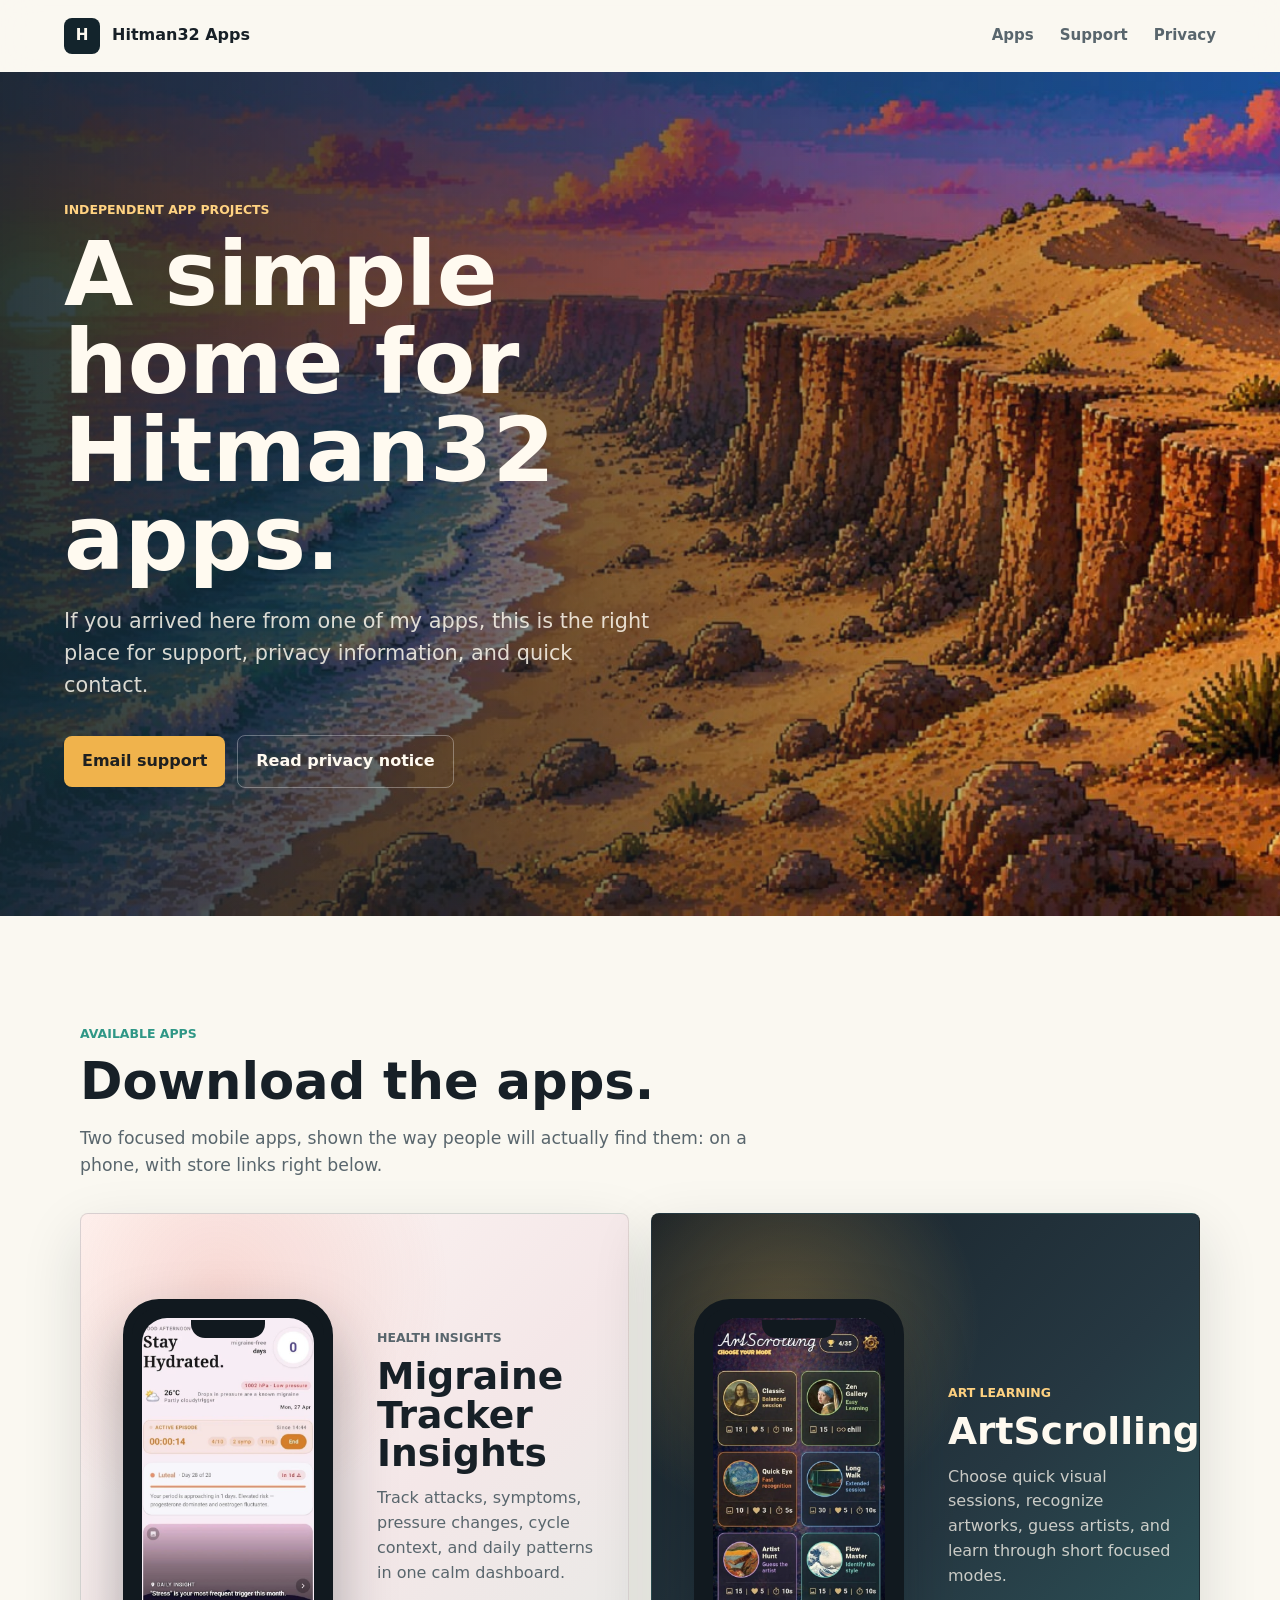
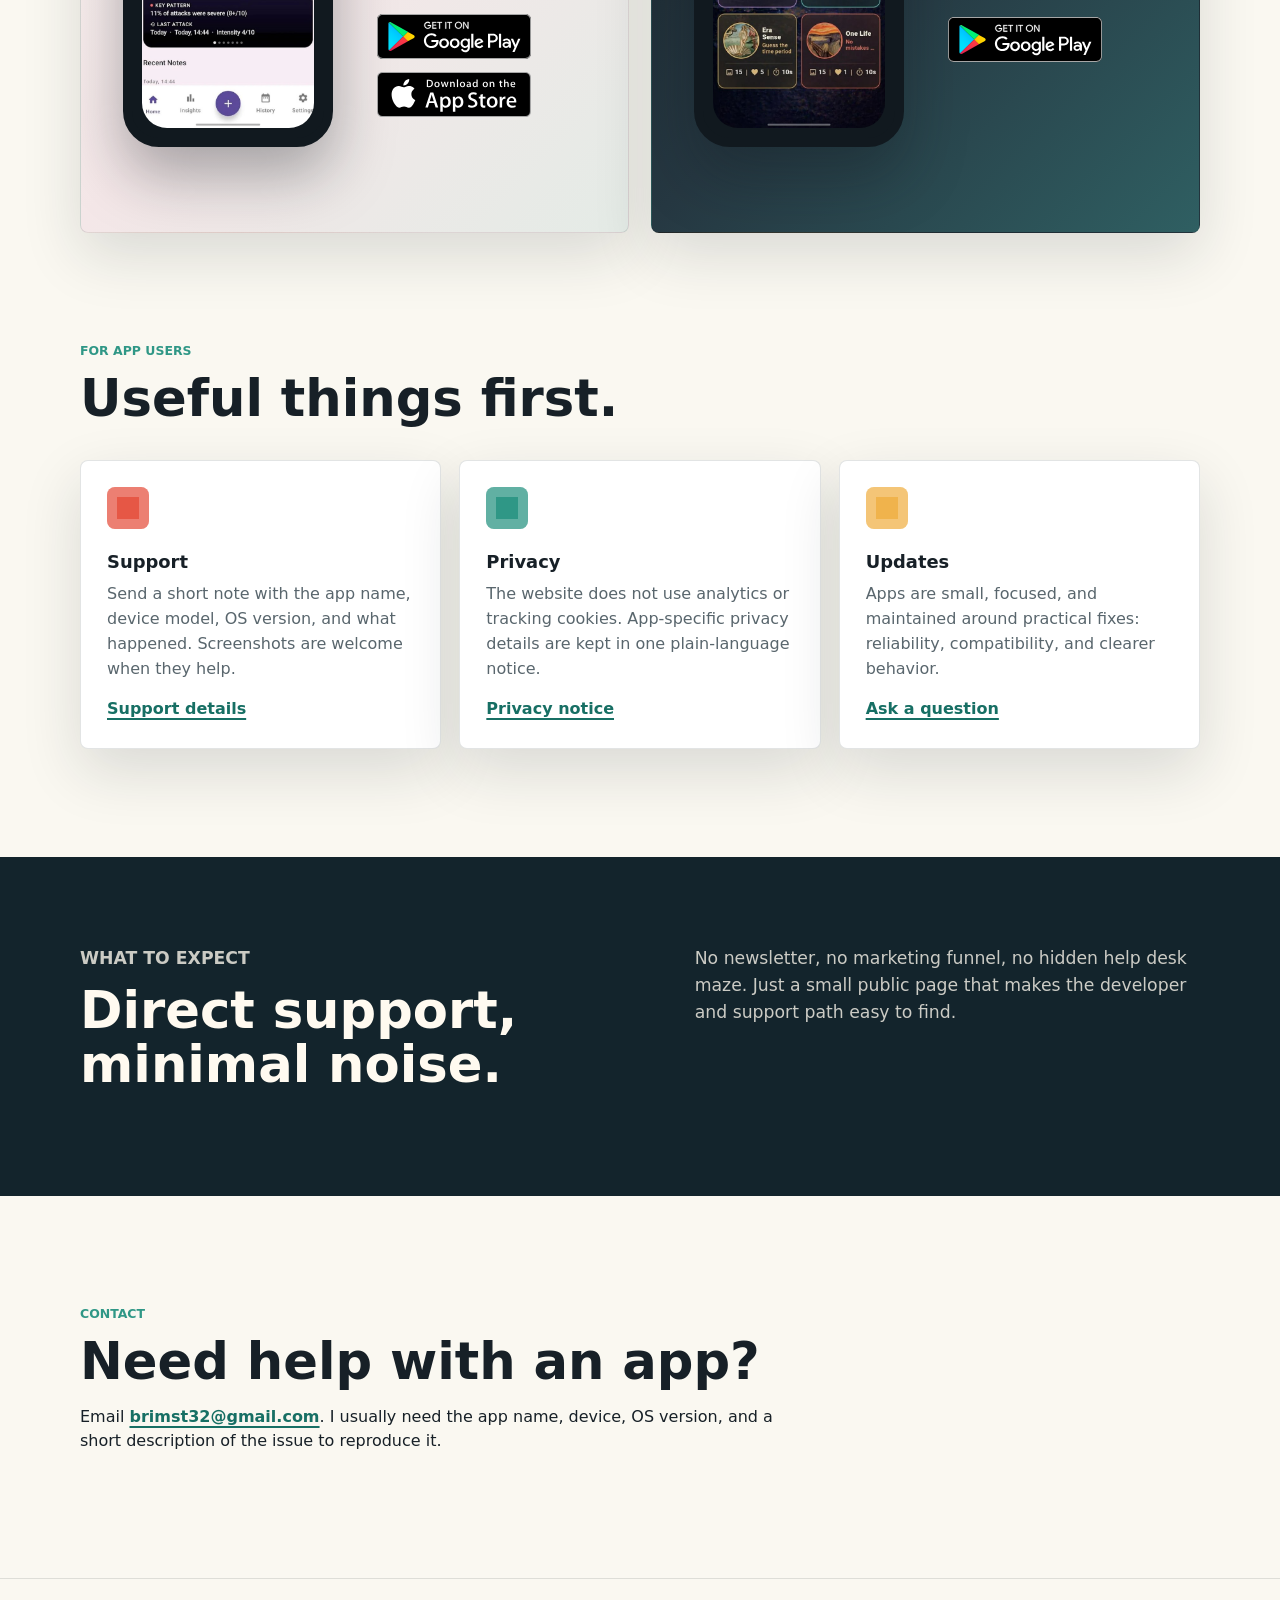
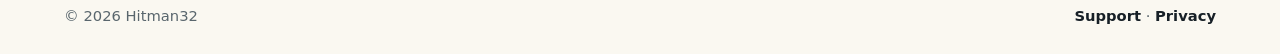
==== index.html @ ced7517d "Add app download banner" ====
<!doctype html>
<html lang="en">
  <head>
    <meta charset="utf-8">
    <meta name="viewport" content="width=device-width, initial-scale=1">
    <title>Hitman32 Apps</title>
    <meta
      name="description"
      content="Support, privacy notes, and contact information for apps published by Hitman32."
    >
    <meta property="og:title" content="Hitman32 Apps">
    <meta
      property="og:description"
      content="Support, privacy notes, and contact information for Hitman32 app users."
    >
    <meta property="og:type" content="website">
    <meta property="og:url" content="https://hitman32.github.io/">
    <meta property="og:image" content="https://hitman32.github.io/assets/coast-background.jpg">
    <meta name="twitter:card" content="summary_large_image">
    <link rel="stylesheet" href="styles.css">
  </head>
  <body>
    <header class="site-header">
      <a class="brand" href="index.html" aria-label="Hitman32 Apps home">
        <span class="brand-mark" aria-hidden="true">H</span>
        <span>Hitman32 Apps</span>
      </a>
      <nav class="site-nav" aria-label="Primary navigation">
        <a href="#apps">Apps</a>
        <a href="support.html">Support</a>
        <a href="privacy.html">Privacy</a>
      </nav>
    </header>

    <main>
      <section class="hero" aria-labelledby="hero-title">
        <div class="hero-content">
          <p class="eyebrow">Independent app projects</p>
          <h1 id="hero-title">A simple home for Hitman32 apps.</h1>
          <p class="hero-copy">
            If you arrived here from one of my apps, this is the right place for
            support, privacy information, and quick contact.
          </p>
          <div class="hero-actions" aria-label="Primary actions">
            <a class="button button-primary" href="mailto:brimst32@gmail.com">Email support</a>
            <a class="button button-secondary" href="privacy.html">Read privacy notice</a>
          </div>
        </div>
      </section>

      <section id="apps" class="section">
        <div class="section-heading">
          <p class="eyebrow">Available apps</p>
          <h2>Download the apps.</h2>
          <p>
            Two focused mobile apps, shown the way people will actually find them:
            on a phone, with store links right below.
          </p>
        </div>
        <div class="app-showcase" aria-label="App download banners">
          <article class="app-card app-card-health">
            <div class="phone-frame" aria-label="Migraine Tracker Insights app screenshot">
              <img
                src="assets/migraine-tracker-screen.jpg"
                alt="Migraine Tracker Insights app home screen"
              >
            </div>
            <div class="app-copy">
              <p class="app-kicker">Health insights</p>
              <h3>Migraine Tracker Insights</h3>
              <p>
                Track attacks, symptoms, pressure changes, cycle context, and
                daily patterns in one calm dashboard.
              </p>
              <div class="store-badges" aria-label="Download Migraine Tracker Insights">
                <a
                  href="https://play.google.com/store/apps/details?id=com.migrainetracker.insights"
                  target="_blank"
                  rel="noopener noreferrer"
                >
                  <img src="assets/google-play-badge.svg" alt="Get it on Google Play">
                </a>
                <a
                  href="https://apps.apple.com/us/app/migraine-tracker-insights/id6765503423"
                  target="_blank"
                  rel="noopener noreferrer"
                >
                  <img src="assets/app-store-badge.svg" alt="Download on the App Store">
                </a>
              </div>
            </div>
          </article>

          <article class="app-card app-card-art">
            <div class="phone-frame" aria-label="ArtScrolling app screenshot">
              <img src="assets/artscrolling-screen.jpg" alt="ArtScrolling mode selection screen">
            </div>
            <div class="app-copy">
              <p class="app-kicker">Art learning</p>
              <h3>ArtScrolling</h3>
              <p>
                Choose quick visual sessions, recognize artworks, guess artists,
                and learn through short focused modes.
              </p>
              <div class="store-badges" aria-label="Download ArtScrolling">
                <a
                  href="https://play.google.com/store/apps/details?id=com.artscrolling"
                  target="_blank"
                  rel="noopener noreferrer"
                >
                  <img src="assets/google-play-badge.svg" alt="Get it on Google Play">
                </a>
              </div>
            </div>
          </article>
        </div>
      </section>

      <section class="section support-overview">
        <div class="section-heading">
          <p class="eyebrow">For app users</p>
          <h2>Useful things first.</h2>
        </div>
        <div class="card-grid">
          <article class="info-card">
            <span class="card-icon support-icon" aria-hidden="true"></span>
            <h3>Support</h3>
            <p>
              Send a short note with the app name, device model, OS version, and
              what happened. Screenshots are welcome when they help.
            </p>
            <a href="support.html">Support details</a>
          </article>
          <article class="info-card">
            <span class="card-icon privacy-icon" aria-hidden="true"></span>
            <h3>Privacy</h3>
            <p>
              The website does not use analytics or tracking cookies. App-specific
              privacy details are kept in one plain-language notice.
            </p>
            <a href="privacy.html">Privacy notice</a>
          </article>
          <article class="info-card">
            <span class="card-icon updates-icon" aria-hidden="true"></span>
            <h3>Updates</h3>
            <p>
              Apps are small, focused, and maintained around practical fixes:
              reliability, compatibility, and clearer behavior.
            </p>
            <a href="mailto:brimst32@gmail.com">Ask a question</a>
          </article>
        </div>
      </section>

      <section class="band">
        <div class="band-content">
          <div>
            <p class="eyebrow">What to expect</p>
            <h2>Direct support, minimal noise.</h2>
          </div>
          <p>
            No newsletter, no marketing funnel, no hidden help desk maze. Just a
            small public page that makes the developer and support path easy to find.
          </p>
        </div>
      </section>

      <section class="section contact-section" aria-labelledby="contact-title">
        <div>
          <p class="eyebrow">Contact</p>
          <h2 id="contact-title">Need help with an app?</h2>
          <p>
            Email <a href="mailto:brimst32@gmail.com">brimst32@gmail.com</a>.
            I usually need the app name, device, OS version, and a short description
            of the issue to reproduce it.
          </p>
        </div>
      </section>
    </main>

    <footer class="site-footer">
      <span>© 2026 Hitman32</span>
      <span><a href="support.html">Support</a> · <a href="privacy.html">Privacy</a></span>
    </footer>
  </body>
</html>
---- styles.css ----
:root {
  color-scheme: light;
  --ink: #172027;
  --muted: #59666d;
  --paper: #faf8f1;
  --surface: #ffffff;
  --line: rgba(23, 32, 39, 0.12);
  --teal: #2f9786;
  --coral: #e65745;
  --amber: #f0b34c;
  --deep: #13242c;
  --shadow: 0 22px 60px rgba(23, 32, 39, 0.14);
}

* {
  box-sizing: border-box;
}

html {
  scroll-behavior: smooth;
}

body {
  margin: 0;
  background: var(--paper);
  color: var(--ink);
  font-family:
    Inter, ui-sans-serif, system-ui, -apple-system, BlinkMacSystemFont, "Segoe UI",
    sans-serif;
  line-height: 1.55;
}

a {
  color: inherit;
}

.site-header {
  position: sticky;
  top: 0;
  z-index: 10;
  display: flex;
  align-items: center;
  justify-content: space-between;
  min-height: 72px;
  padding: 14px clamp(20px, 5vw, 72px);
  border-bottom: 1px solid rgba(255, 255, 255, 0.18);
  background: rgba(250, 248, 241, 0.88);
  backdrop-filter: blur(18px);
}

.brand,
.site-nav,
.hero-actions,
.site-footer {
  display: flex;
  align-items: center;
}

.brand {
  gap: 12px;
  font-weight: 800;
  text-decoration: none;
}

.brand-mark {
  display: grid;
  width: 36px;
  height: 36px;
  place-items: center;
  border-radius: 8px;
  background: var(--deep);
  color: #fffaf0;
  font-size: 0.95rem;
  line-height: 1;
}

.site-nav {
  gap: clamp(12px, 3vw, 26px);
  font-size: 0.94rem;
}

.site-nav a {
  color: var(--muted);
  font-weight: 700;
  text-decoration: none;
}

.site-nav a:hover,
.site-nav a[aria-current="page"] {
  color: var(--ink);
}

.hero {
  display: grid;
  min-height: min(720px, calc(100svh - 110px));
  align-items: center;
  padding: clamp(72px, 10vw, 132px) clamp(20px, 5vw, 72px);
  background:
    linear-gradient(90deg, rgba(19, 36, 44, 0.9), rgba(19, 36, 44, 0.55) 46%, rgba(19, 36, 44, 0.08)),
    url("assets/coast-background.jpg") center / cover no-repeat;
  color: #fffaf0;
}

.hero-content {
  max-width: 700px;
}

.eyebrow {
  margin: 0 0 12px;
  color: var(--teal);
  font-size: 0.78rem;
  font-weight: 900;
  letter-spacing: 0;
  text-transform: uppercase;
}

.hero .eyebrow {
  color: #ffd281;
}

h1,
h2,
h3,
p {
  margin-top: 0;
}

h1 {
  max-width: 760px;
  margin-bottom: 22px;
  font-size: clamp(2.55rem, 7vw, 5.8rem);
  line-height: 0.98;
  letter-spacing: 0;
}

h2 {
  margin-bottom: 16px;
  font-size: clamp(2rem, 4vw, 3.3rem);
  line-height: 1.05;
  letter-spacing: 0;
}

h3 {
  margin-bottom: 10px;
  font-size: 1.12rem;
  line-height: 1.2;
}

.hero-copy {
  max-width: 590px;
  color: rgba(255, 250, 240, 0.84);
  font-size: clamp(1.05rem, 2vw, 1.3rem);
}

.hero-actions {
  flex-wrap: wrap;
  gap: 12px;
  margin-top: 34px;
}

.button {
  min-height: 48px;
  padding: 13px 18px;
  border-radius: 8px;
  font-weight: 850;
  text-decoration: none;
}

.button-primary {
  background: var(--amber);
  color: #1f2020;
}

.button-secondary {
  border: 1px solid rgba(255, 255, 255, 0.32);
  color: #fffaf0;
}

.section,
.page-shell {
  width: min(1120px, calc(100% - 40px));
  margin: 0 auto;
}

.section {
  padding: clamp(62px, 9vw, 108px) 0;
}

.section-heading {
  max-width: 700px;
  margin-bottom: 34px;
}

.section-heading p:not(.eyebrow) {
  color: var(--muted);
  font-size: 1.08rem;
}

.app-showcase {
  display: grid;
  grid-template-columns: repeat(2, minmax(0, 1fr));
  gap: 22px;
}

.app-card {
  display: grid;
  min-height: 620px;
  grid-template-columns: minmax(210px, 0.74fr) minmax(230px, 1fr);
  align-items: center;
  gap: clamp(24px, 4vw, 44px);
  overflow: hidden;
  padding: clamp(24px, 4vw, 42px);
  border: 1px solid var(--line);
  border-radius: 8px;
  background:
    radial-gradient(circle at 20% 16%, rgba(255, 250, 240, 0.68), transparent 32%),
    linear-gradient(135deg, rgba(255, 255, 255, 0.92), rgba(243, 236, 225, 0.86));
  box-shadow: var(--shadow);
}

.app-card-art {
  background:
    radial-gradient(circle at 24% 18%, rgba(240, 179, 76, 0.3), transparent 30%),
    linear-gradient(135deg, #172027, #263842 52%, #2f5f62);
  color: #fffaf0;
}

.app-card-health {
  background:
    radial-gradient(circle at 25% 12%, rgba(230, 87, 69, 0.17), transparent 34%),
    linear-gradient(135deg, #fff8f5, #f4e7e8 52%, #e4ebe6);
}

.phone-frame {
  position: relative;
  width: min(100%, 248px);
  aspect-ratio: 9 / 19.2;
  justify-self: center;
  padding: 10px;
  border: 9px solid #11191f;
  border-radius: 36px;
  background: #11191f;
  box-shadow: 0 28px 60px rgba(17, 25, 31, 0.34);
}

.phone-frame::before {
  position: absolute;
  top: 12px;
  left: 50%;
  width: 74px;
  height: 18px;
  border-radius: 0 0 14px 14px;
  background: #11191f;
  content: "";
  transform: translateX(-50%);
  z-index: 2;
}

.phone-frame img {
  display: block;
  width: 100%;
  height: 100%;
  border-radius: 25px;
  object-fit: cover;
  object-position: top center;
}

.app-copy {
  min-width: 0;
}

.app-kicker {
  margin-bottom: 10px;
  color: var(--teal);
  font-size: 0.78rem;
  font-weight: 900;
  letter-spacing: 0;
  text-transform: uppercase;
}

.app-card-art .app-kicker {
  color: #ffd281;
}

.app-card h3 {
  max-width: 340px;
  margin-bottom: 14px;
  font-size: clamp(1.55rem, 3vw, 2.35rem);
  line-height: 1.02;
}

.app-card p {
  color: var(--muted);
}

.app-card-art p {
  color: rgba(255, 250, 240, 0.76);
}

.store-badges {
  display: flex;
  flex-wrap: wrap;
  gap: 12px;
  margin-top: 28px;
}

.store-badges a {
  display: block;
  width: 154px;
  height: 46px;
  border-radius: 8px;
  transition: transform 160ms ease;
}

.store-badges a:hover {
  transform: translateY(-2px);
}

.store-badges img {
  display: block;
  width: 100%;
  height: 100%;
  object-fit: contain;
}

.support-overview {
  padding-top: 0;
}

.card-grid {
  display: grid;
  grid-template-columns: repeat(3, minmax(0, 1fr));
  gap: 18px;
}

.info-card {
  min-height: 100%;
  padding: 26px;
  border: 1px solid var(--line);
  border-radius: 8px;
  background: var(--surface);
  box-shadow: var(--shadow);
}

.info-card p {
  color: var(--muted);
}

.info-card a,
.content-panel a,
.contact-section a {
  color: #176f64;
  font-weight: 800;
  text-decoration-thickness: 2px;
  text-underline-offset: 4px;
}

.card-icon {
  display: block;
  width: 42px;
  height: 42px;
  margin-bottom: 22px;
  border-radius: 8px;
  background: var(--teal);
  box-shadow: inset 0 0 0 10px rgba(255, 255, 255, 0.24);
}

.support-icon {
  background: var(--coral);
}

.privacy-icon {
  background: var(--teal);
}

.updates-icon {
  background: var(--amber);
}

.band {
  background: var(--deep);
  color: #fffaf0;
}

.band-content {
  display: grid;
  width: min(1120px, calc(100% - 40px));
  margin: 0 auto;
  grid-template-columns: minmax(0, 0.85fr) minmax(260px, 0.75fr);
  gap: 42px;
  padding: clamp(52px, 8vw, 88px) 0;
}

.band p {
  color: rgba(255, 250, 240, 0.78);
  font-size: 1.08rem;
}

.contact-section {
  display: grid;
  grid-template-columns: minmax(0, 720px);
}

.page-shell {
  padding: clamp(54px, 8vw, 92px) 0;
}

.page-hero {
  max-width: 820px;
  margin-bottom: 34px;
}

.page-hero h1 {
  color: var(--deep);
  font-size: clamp(2.4rem, 6vw, 5rem);
}

.page-hero p,
.content-panel p,
.plain-list {
  color: var(--muted);
  font-size: 1.05rem;
}

.content-panel {
  padding: 28px 0;
  border-top: 1px solid var(--line);
}

.content-panel h2 {
  font-size: clamp(1.5rem, 3vw, 2.2rem);
}

.plain-list {
  margin: 0;
  padding-left: 1.2rem;
}

.plain-list li + li {
  margin-top: 10px;
}

.muted {
  color: var(--muted);
}

.site-footer {
  justify-content: space-between;
  gap: 20px;
  padding: 26px clamp(20px, 5vw, 72px);
  border-top: 1px solid var(--line);
  color: var(--muted);
  font-size: 0.92rem;
}

.site-footer a {
  color: var(--ink);
  font-weight: 750;
  text-decoration: none;
}

@media (max-width: 1180px) {
  .app-showcase {
    grid-template-columns: 1fr;
  }

  .app-card {
    min-height: 0;
  }
}

@media (max-width: 820px) {
  .site-header,
  .site-footer {
    align-items: flex-start;
    flex-direction: column;
  }

  .site-nav {
    width: 100%;
    justify-content: space-between;
  }

  .hero {
    min-height: min(680px, calc(100svh - 138px));
    background:
      linear-gradient(180deg, rgba(19, 36, 44, 0.92), rgba(19, 36, 44, 0.5)),
      url("assets/coast-background.jpg") center / cover no-repeat;
  }

  .card-grid,
  .band-content {
    grid-template-columns: 1fr;
  }
}

@media (max-width: 520px) {
  .brand {
    font-size: 0.98rem;
  }

  .site-nav {
    gap: 10px;
    font-size: 0.88rem;
  }

  .hero {
    padding-top: 58px;
    padding-bottom: 70px;
  }

  .hero-actions {
    align-items: stretch;
    flex-direction: column;
  }

  .button {
    width: 100%;
    text-align: center;
  }

  .app-card {
    grid-template-columns: 1fr;
    padding: 22px;
  }

  .phone-frame {
    width: min(100%, 230px);
  }

  .store-badges a {
    width: 148px;
    height: 44px;
  }
}
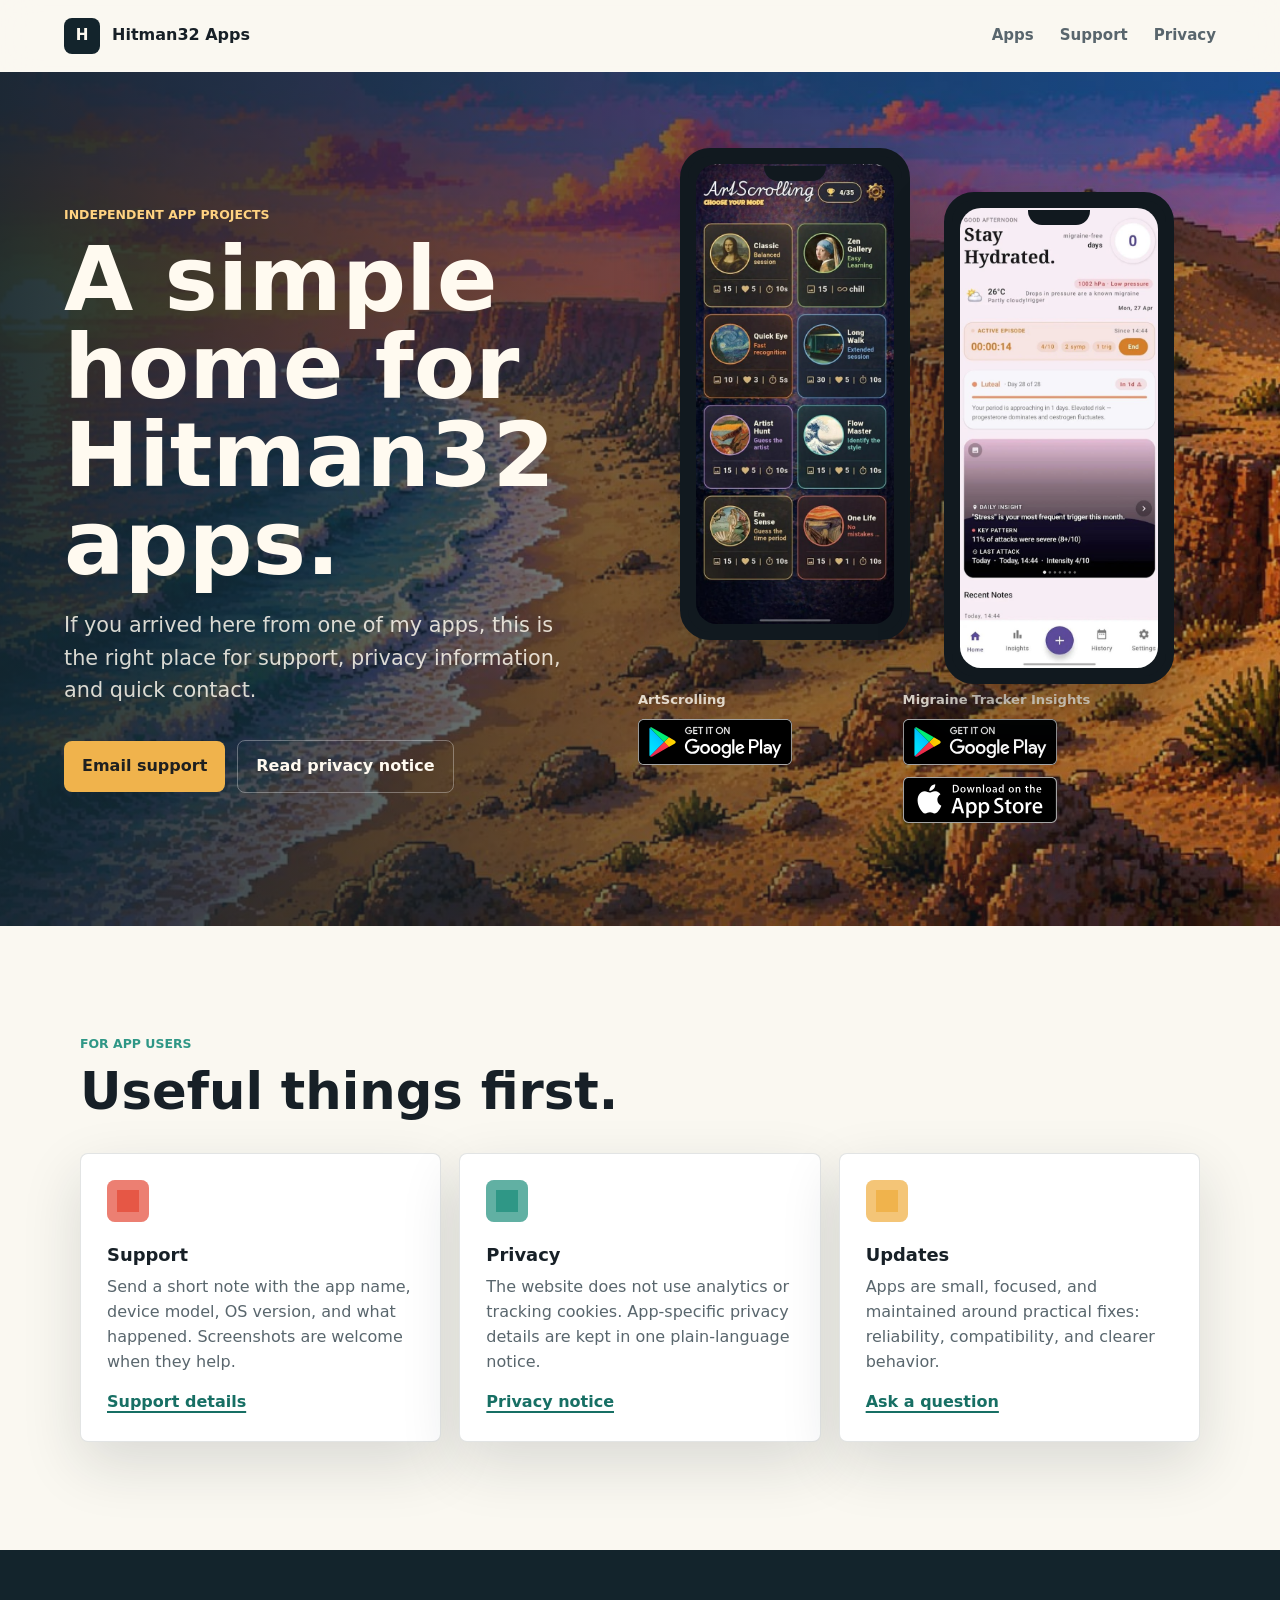
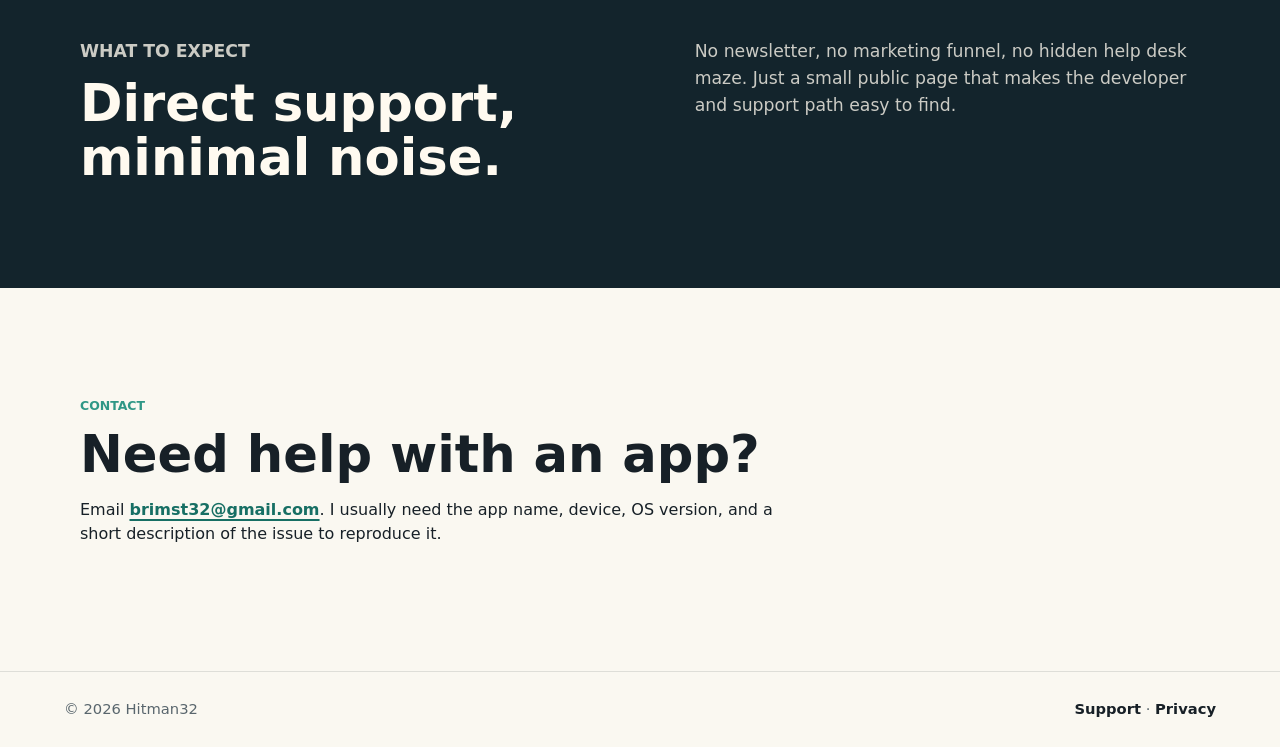
==== commit 5c8d6f83: "Move app mockups into hero" ====
--- a/index.html
+++ b/index.html
@@ -33,86 +33,69 @@
     </header>
 
     <main>
-      <section class="hero" aria-labelledby="hero-title">
-        <div class="hero-content">
-          <p class="eyebrow">Independent app projects</p>
-          <h1 id="hero-title">A simple home for Hitman32 apps.</h1>
-          <p class="hero-copy">
-            If you arrived here from one of my apps, this is the right place for
-            support, privacy information, and quick contact.
-          </p>
-          <div class="hero-actions" aria-label="Primary actions">
-            <a class="button button-primary" href="mailto:brimst32@gmail.com">Email support</a>
-            <a class="button button-secondary" href="privacy.html">Read privacy notice</a>
+      <section id="apps" class="hero" aria-labelledby="hero-title">
+        <div class="hero-inner">
+          <div class="hero-content">
+            <p class="eyebrow">Independent app projects</p>
+            <h1 id="hero-title">A simple home for Hitman32 apps.</h1>
+            <p class="hero-copy">
+              If you arrived here from one of my apps, this is the right place for
+              support, privacy information, and quick contact.
+            </p>
+            <div class="hero-actions" aria-label="Primary actions">
+              <a class="button button-primary" href="mailto:brimst32@gmail.com">Email support</a>
+              <a class="button button-secondary" href="privacy.html">Read privacy notice</a>
+            </div>
           </div>
-        </div>
-      </section>
 
-      <section id="apps" class="section">
-        <div class="section-heading">
-          <p class="eyebrow">Available apps</p>
-          <h2>Download the apps.</h2>
-          <p>
-            Two focused mobile apps, shown the way people will actually find them:
-            on a phone, with store links right below.
-          </p>
-        </div>
-        <div class="app-showcase" aria-label="App download banners">
-          <article class="app-card app-card-health">
-            <div class="phone-frame" aria-label="Migraine Tracker Insights app screenshot">
-              <img
-                src="assets/migraine-tracker-screen.jpg"
-                alt="Migraine Tracker Insights app home screen"
-              >
-            </div>
-            <div class="app-copy">
-              <p class="app-kicker">Health insights</p>
-              <h3>Migraine Tracker Insights</h3>
-              <p>
-                Track attacks, symptoms, pressure changes, cycle context, and
-                daily patterns in one calm dashboard.
-              </p>
-              <div class="store-badges" aria-label="Download Migraine Tracker Insights">
-                <a
-                  href="https://play.google.com/store/apps/details?id=com.migrainetracker.insights"
-                  target="_blank"
-                  rel="noopener noreferrer"
+          <div class="hero-apps" aria-label="Hitman32 apps">
+            <div class="hero-phone-row">
+              <div class="phone-frame hero-phone hero-phone-art" aria-label="ArtScrolling app screenshot">
+                <img src="assets/artscrolling-screen.jpg" alt="ArtScrolling mode selection screen">
+              </div>
+              <div class="phone-frame hero-phone hero-phone-health" aria-label="Migraine Tracker Insights app screenshot">
+                <img
+                  src="assets/migraine-tracker-screen.jpg"
+                  alt="Migraine Tracker Insights app home screen"
                 >
-                  <img src="assets/google-play-badge.svg" alt="Get it on Google Play">
-                </a>
-                <a
-                  href="https://apps.apple.com/us/app/migraine-tracker-insights/id6765503423"
-                  target="_blank"
-                  rel="noopener noreferrer"
-                >
-                  <img src="assets/app-store-badge.svg" alt="Download on the App Store">
-                </a>
               </div>
             </div>
-          </article>
 
-          <article class="app-card app-card-art">
-            <div class="phone-frame" aria-label="ArtScrolling app screenshot">
-              <img src="assets/artscrolling-screen.jpg" alt="ArtScrolling mode selection screen">
-            </div>
-            <div class="app-copy">
-              <p class="app-kicker">Art learning</p>
-              <h3>ArtScrolling</h3>
-              <p>
-                Choose quick visual sessions, recognize artworks, guess artists,
-                and learn through short focused modes.
-              </p>
-              <div class="store-badges" aria-label="Download ArtScrolling">
-                <a
-                  href="https://play.google.com/store/apps/details?id=com.artscrolling"
-                  target="_blank"
-                  rel="noopener noreferrer"
-                >
-                  <img src="assets/google-play-badge.svg" alt="Get it on Google Play">
-                </a>
+            <div class="hero-downloads" aria-label="Download app links">
+              <div class="download-set">
+                <span>ArtScrolling</span>
+                <div class="store-badges compact-badges">
+                  <a
+                    href="https://play.google.com/store/apps/details?id=com.artscrolling"
+                    target="_blank"
+                    rel="noopener noreferrer"
+                  >
+                    <img src="assets/google-play-badge.svg" alt="Get ArtScrolling on Google Play">
+                  </a>
+                </div>
+              </div>
+
+              <div class="download-set">
+                <span>Migraine Tracker Insights</span>
+                <div class="store-badges compact-badges">
+                  <a
+                    href="https://play.google.com/store/apps/details?id=com.migrainetracker.insights"
+                    target="_blank"
+                    rel="noopener noreferrer"
+                  >
+                    <img src="assets/google-play-badge.svg" alt="Get Migraine Tracker Insights on Google Play">
+                  </a>
+                  <a
+                    href="https://apps.apple.com/us/app/migraine-tracker-insights/id6765503423"
+                    target="_blank"
+                    rel="noopener noreferrer"
+                  >
+                    <img src="assets/app-store-badge.svg" alt="Download Migraine Tracker Insights on the App Store">
+                  </a>
+                </div>
               </div>
             </div>
-          </article>
+          </div>
         </div>
       </section>
 
--- a/styles.css
+++ b/styles.css
@@ -94,15 +94,39 @@
   display: grid;
   min-height: min(720px, calc(100svh - 110px));
   align-items: center;
-  padding: clamp(72px, 10vw, 132px) clamp(20px, 5vw, 72px);
+  padding: clamp(58px, 8vw, 112px) clamp(20px, 5vw, 72px);
   background:
-    linear-gradient(90deg, rgba(19, 36, 44, 0.9), rgba(19, 36, 44, 0.55) 46%, rgba(19, 36, 44, 0.08)),
+    linear-gradient(90deg, rgba(19, 36, 44, 0.92), rgba(19, 36, 44, 0.58) 46%, rgba(19, 36, 44, 0.2)),
     url("assets/coast-background.jpg") center / cover no-repeat;
   color: #fffaf0;
 }
 
+.hero-inner {
+  display: grid;
+  width: min(1280px, 100%);
+  margin: 0 auto;
+  grid-template-columns: minmax(320px, 0.86fr) minmax(420px, 1fr);
+  align-items: center;
+  gap: clamp(34px, 6vw, 88px);
+}
+
 .hero-content {
   max-width: 700px;
+}
+
+.hero-apps {
+  display: grid;
+  justify-items: center;
+  min-width: 0;
+}
+
+.hero-phone-row {
+  display: flex;
+  align-items: flex-end;
+  justify-content: center;
+  width: min(100%, 620px);
+  min-height: 455px;
+  gap: clamp(16px, 3vw, 34px);
 }
 
 .eyebrow {
@@ -194,41 +218,6 @@
 .section-heading p:not(.eyebrow) {
   color: var(--muted);
   font-size: 1.08rem;
-}
-
-.app-showcase {
-  display: grid;
-  grid-template-columns: repeat(2, minmax(0, 1fr));
-  gap: 22px;
-}
-
-.app-card {
-  display: grid;
-  min-height: 620px;
-  grid-template-columns: minmax(210px, 0.74fr) minmax(230px, 1fr);
-  align-items: center;
-  gap: clamp(24px, 4vw, 44px);
-  overflow: hidden;
-  padding: clamp(24px, 4vw, 42px);
-  border: 1px solid var(--line);
-  border-radius: 8px;
-  background:
-    radial-gradient(circle at 20% 16%, rgba(255, 250, 240, 0.68), transparent 32%),
-    linear-gradient(135deg, rgba(255, 255, 255, 0.92), rgba(243, 236, 225, 0.86));
-  box-shadow: var(--shadow);
-}
-
-.app-card-art {
-  background:
-    radial-gradient(circle at 24% 18%, rgba(240, 179, 76, 0.3), transparent 30%),
-    linear-gradient(135deg, #172027, #263842 52%, #2f5f62);
-  color: #fffaf0;
-}
-
-.app-card-health {
-  background:
-    radial-gradient(circle at 25% 12%, rgba(230, 87, 69, 0.17), transparent 34%),
-    linear-gradient(135deg, #fff8f5, #f4e7e8 52%, #e4ebe6);
 }
 
 .phone-frame {
@@ -265,36 +254,49 @@
   object-position: top center;
 }
 
-.app-copy {
+.hero-phone {
+  width: clamp(178px, 18vw, 236px);
+  padding: 8px;
+  border-width: 8px;
+  border-radius: 30px;
+}
+
+.hero-phone::before {
+  top: 10px;
+  width: 62px;
+  height: 15px;
+}
+
+.hero-phone img {
+  border-radius: 21px;
+}
+
+.hero-phone-art {
+  transform: translateY(-26px);
+}
+
+.hero-phone-health {
+  transform: translateY(18px);
+}
+
+.hero-downloads {
+  display: grid;
+  width: min(100%, 640px);
+  grid-template-columns: minmax(150px, 0.8fr) minmax(240px, 1fr);
+  gap: 14px;
+  margin-top: 24px;
+}
+
+.download-set {
   min-width: 0;
 }
 
-.app-kicker {
-  margin-bottom: 10px;
-  color: var(--teal);
-  font-size: 0.78rem;
-  font-weight: 900;
-  letter-spacing: 0;
-  text-transform: uppercase;
-}
-
-.app-card-art .app-kicker {
-  color: #ffd281;
-}
-
-.app-card h3 {
-  max-width: 340px;
-  margin-bottom: 14px;
-  font-size: clamp(1.55rem, 3vw, 2.35rem);
-  line-height: 1.02;
-}
-
-.app-card p {
-  color: var(--muted);
-}
-
-.app-card-art p {
-  color: rgba(255, 250, 240, 0.76);
+.download-set span {
+  display: block;
+  margin-bottom: 9px;
+  color: rgba(255, 250, 240, 0.84);
+  font-size: 0.82rem;
+  font-weight: 850;
 }
 
 .store-badges {
@@ -323,8 +325,12 @@
   object-fit: contain;
 }
 
+.store-badges.compact-badges {
+  margin-top: 0;
+}
+
 .support-overview {
-  padding-top: 0;
+  padding-top: clamp(62px, 9vw, 108px);
 }
 
 .card-grid {
@@ -459,16 +465,6 @@
   text-decoration: none;
 }
 
-@media (max-width: 1180px) {
-  .app-showcase {
-    grid-template-columns: 1fr;
-  }
-
-  .app-card {
-    min-height: 0;
-  }
-}
-
 @media (max-width: 820px) {
   .site-header,
   .site-footer {
@@ -484,8 +480,25 @@
   .hero {
     min-height: min(680px, calc(100svh - 138px));
     background:
-      linear-gradient(180deg, rgba(19, 36, 44, 0.92), rgba(19, 36, 44, 0.5)),
+      linear-gradient(180deg, rgba(19, 36, 44, 0.92), rgba(19, 36, 44, 0.62)),
       url("assets/coast-background.jpg") center / cover no-repeat;
+  }
+
+  .hero-inner {
+    grid-template-columns: 1fr;
+  }
+
+  .hero-apps {
+    justify-items: start;
+  }
+
+  .hero-phone-row {
+    justify-content: flex-start;
+    min-height: 365px;
+  }
+
+  .hero-downloads {
+    grid-template-columns: 1fr;
   }
 
   .card-grid,
@@ -509,6 +522,36 @@
     padding-bottom: 70px;
   }
 
+  .hero-phone-row {
+    min-height: 308px;
+    gap: 10px;
+  }
+
+  .hero-phone {
+    width: min(42vw, 174px);
+    padding: 6px;
+    border-width: 6px;
+    border-radius: 24px;
+  }
+
+  .hero-phone::before {
+    top: 8px;
+    width: 48px;
+    height: 12px;
+  }
+
+  .hero-phone img {
+    border-radius: 17px;
+  }
+
+  .hero-phone-art {
+    transform: translateY(-12px);
+  }
+
+  .hero-phone-health {
+    transform: translateY(16px);
+  }
+
   .hero-actions {
     align-items: stretch;
     flex-direction: column;
@@ -519,15 +562,6 @@
     text-align: center;
   }
 
-  .app-card {
-    grid-template-columns: 1fr;
-    padding: 22px;
-  }
-
-  .phone-frame {
-    width: min(100%, 230px);
-  }
-
   .store-badges a {
     width: 148px;
     height: 44px;
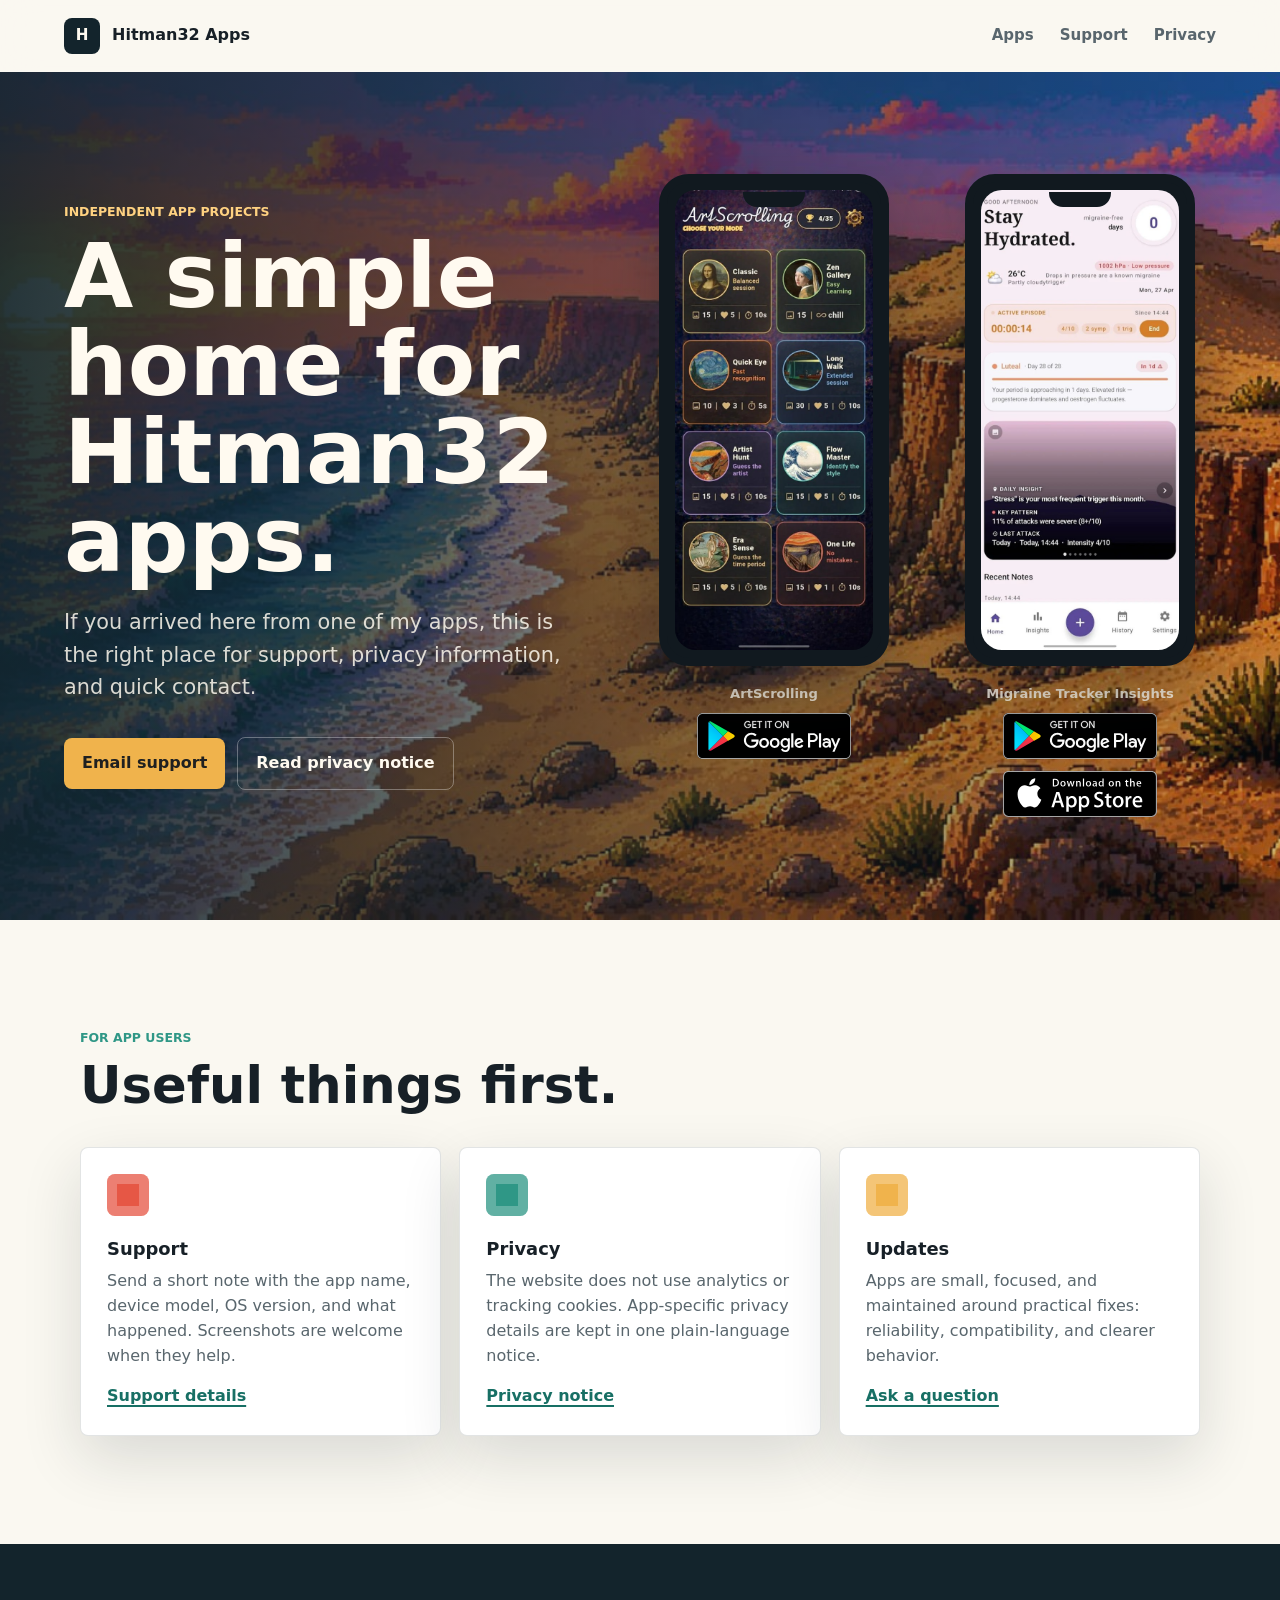
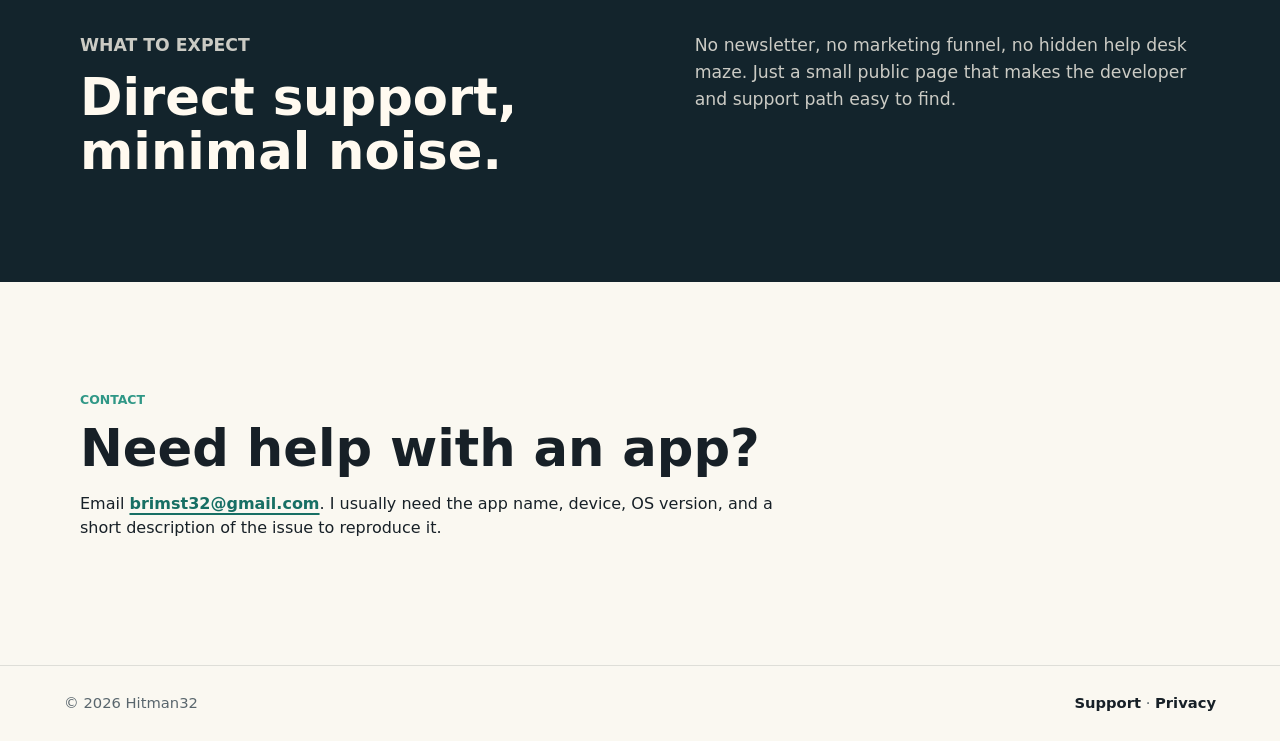
==== commit dd12be4c: "Align hero badges under phones" ====
--- a/index.html
+++ b/index.html
@@ -49,19 +49,10 @@
           </div>
 
           <div class="hero-apps" aria-label="Hitman32 apps">
-            <div class="hero-phone-row">
+            <div class="hero-app-column">
               <div class="phone-frame hero-phone hero-phone-art" aria-label="ArtScrolling app screenshot">
                 <img src="assets/artscrolling-screen.jpg" alt="ArtScrolling mode selection screen">
               </div>
-              <div class="phone-frame hero-phone hero-phone-health" aria-label="Migraine Tracker Insights app screenshot">
-                <img
-                  src="assets/migraine-tracker-screen.jpg"
-                  alt="Migraine Tracker Insights app home screen"
-                >
-              </div>
-            </div>
-
-            <div class="hero-downloads" aria-label="Download app links">
               <div class="download-set">
                 <span>ArtScrolling</span>
                 <div class="store-badges compact-badges">
@@ -74,7 +65,15 @@
                   </a>
                 </div>
               </div>
+            </div>
 
+            <div class="hero-app-column">
+              <div class="phone-frame hero-phone hero-phone-health" aria-label="Migraine Tracker Insights app screenshot">
+                <img
+                  src="assets/migraine-tracker-screen.jpg"
+                  alt="Migraine Tracker Insights app home screen"
+                >
+              </div>
               <div class="download-set">
                 <span>Migraine Tracker Insights</span>
                 <div class="store-badges compact-badges">
--- a/styles.css
+++ b/styles.css
@@ -116,17 +116,20 @@
 
 .hero-apps {
   display: grid;
+  width: min(100%, 650px);
+  grid-template-columns: repeat(2, minmax(0, 1fr));
+  align-items: start;
   justify-items: center;
+  gap: clamp(18px, 3vw, 34px);
   min-width: 0;
 }
 
-.hero-phone-row {
-  display: flex;
-  align-items: flex-end;
-  justify-content: center;
-  width: min(100%, 620px);
-  min-height: 455px;
-  gap: clamp(16px, 3vw, 34px);
+.hero-app-column {
+  display: grid;
+  justify-items: center;
+  align-content: start;
+  width: min(100%, 260px);
+  gap: 18px;
 }
 
 .eyebrow {
@@ -271,24 +274,10 @@
   border-radius: 21px;
 }
 
-.hero-phone-art {
-  transform: translateY(-26px);
-}
-
-.hero-phone-health {
-  transform: translateY(18px);
-}
-
-.hero-downloads {
-  display: grid;
-  width: min(100%, 640px);
-  grid-template-columns: minmax(150px, 0.8fr) minmax(240px, 1fr);
-  gap: 14px;
-  margin-top: 24px;
-}
-
 .download-set {
   min-width: 0;
+  width: 100%;
+  text-align: center;
 }
 
 .download-set span {
@@ -327,6 +316,9 @@
 
 .store-badges.compact-badges {
   margin-top: 0;
+  flex-direction: column;
+  align-items: center;
+  justify-content: center;
 }
 
 .support-overview {
@@ -489,16 +481,8 @@
   }
 
   .hero-apps {
-    justify-items: start;
-  }
-
-  .hero-phone-row {
-    justify-content: flex-start;
-    min-height: 365px;
-  }
-
-  .hero-downloads {
-    grid-template-columns: 1fr;
+    width: min(100%, 560px);
+    justify-items: center;
   }
 
   .card-grid,
@@ -522,9 +506,13 @@
     padding-bottom: 70px;
   }
 
-  .hero-phone-row {
-    min-height: 308px;
-    gap: 10px;
+  .hero-apps {
+    gap: 12px;
+  }
+
+  .hero-app-column {
+    width: 100%;
+    gap: 12px;
   }
 
   .hero-phone {
@@ -544,14 +532,6 @@
     border-radius: 17px;
   }
 
-  .hero-phone-art {
-    transform: translateY(-12px);
-  }
-
-  .hero-phone-health {
-    transform: translateY(16px);
-  }
-
   .hero-actions {
     align-items: stretch;
     flex-direction: column;
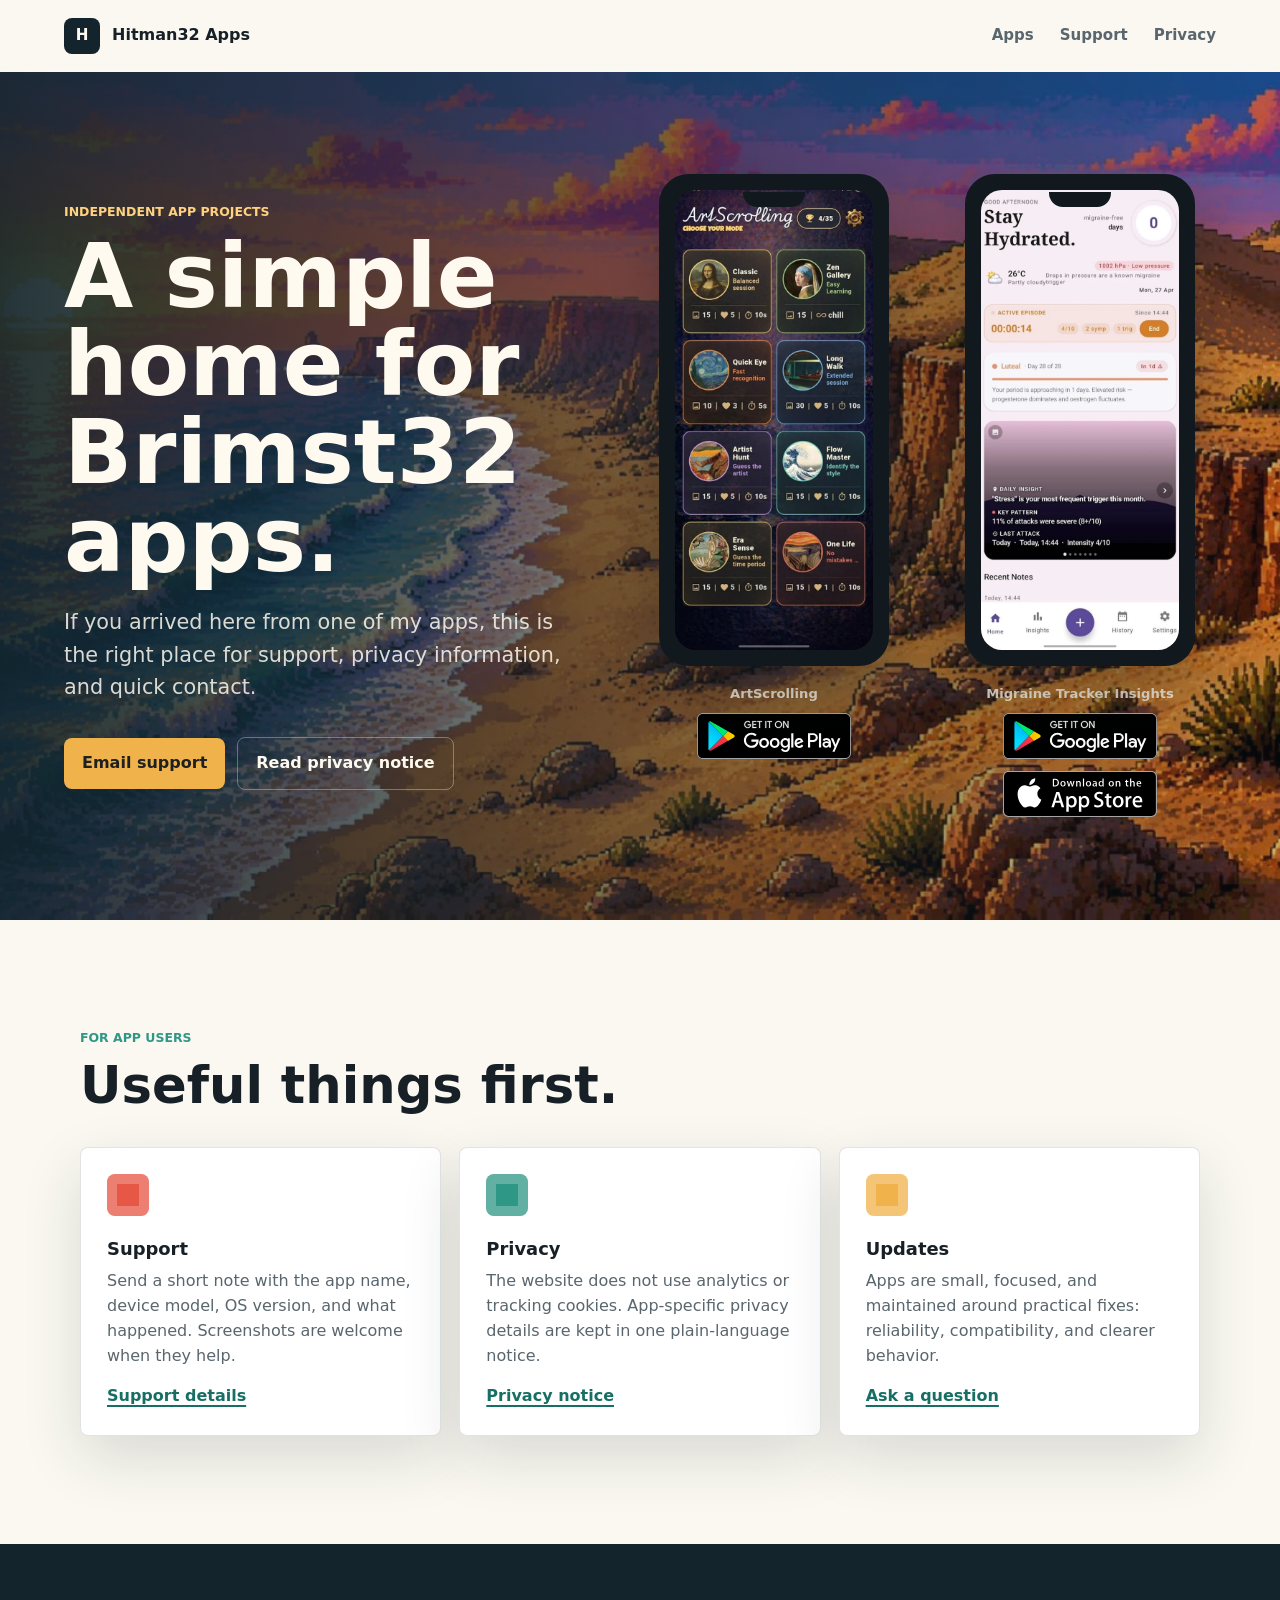
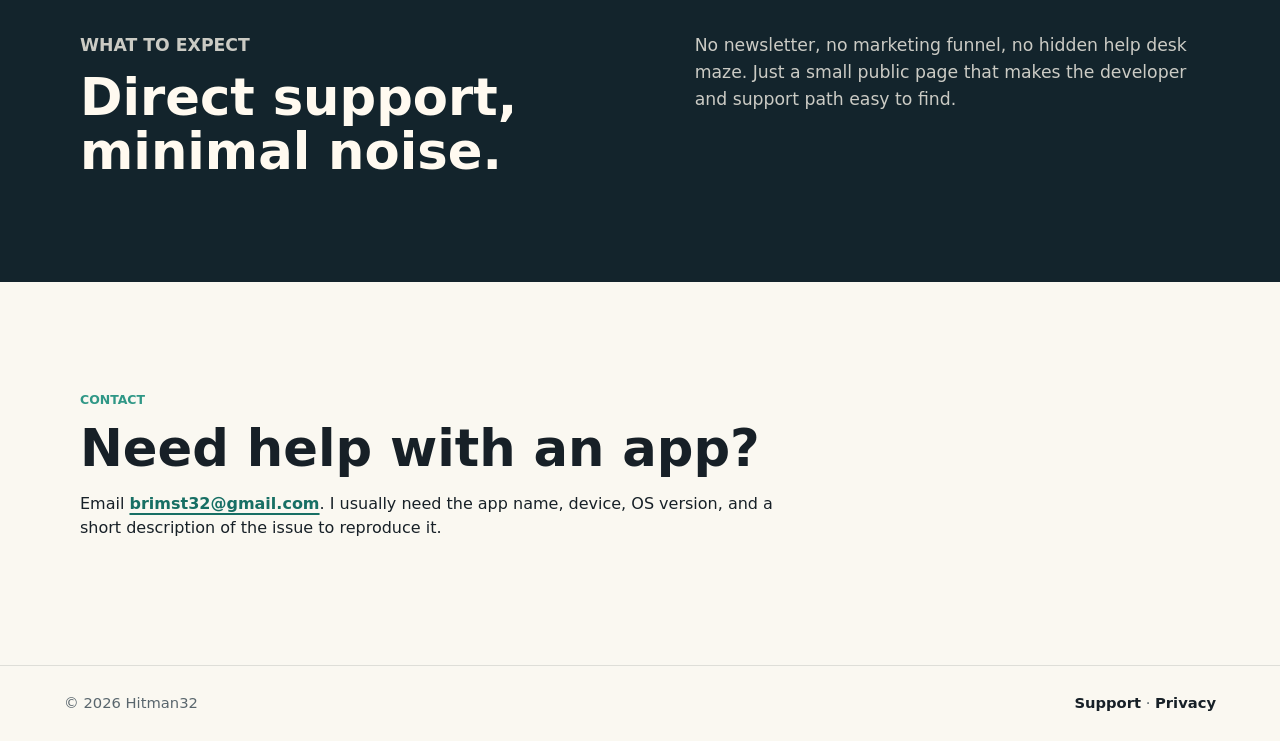
==== commit bc23725f: "Update index.html" ====
--- a/index.html
+++ b/index.html
@@ -6,12 +6,12 @@
     <title>Hitman32 Apps</title>
     <meta
       name="description"
-      content="Support, privacy notes, and contact information for apps published by Hitman32."
+      content="Support, privacy notes, and contact information for apps published by Brimst32"
     >
-    <meta property="og:title" content="Hitman32 Apps">
+    <meta property="og:title" content="Brimst32 Apps">
     <meta
       property="og:description"
-      content="Support, privacy notes, and contact information for Hitman32 app users."
+      content="Support, privacy notes, and contact information for Brimst32 app users."
     >
     <meta property="og:type" content="website">
     <meta property="og:url" content="https://hitman32.github.io/">
@@ -21,7 +21,7 @@
   </head>
   <body>
     <header class="site-header">
-      <a class="brand" href="index.html" aria-label="Hitman32 Apps home">
+      <a class="brand" href="index.html" aria-label="Brimst32 Apps home">
         <span class="brand-mark" aria-hidden="true">H</span>
         <span>Hitman32 Apps</span>
       </a>
@@ -37,7 +37,7 @@
         <div class="hero-inner">
           <div class="hero-content">
             <p class="eyebrow">Independent app projects</p>
-            <h1 id="hero-title">A simple home for Hitman32 apps.</h1>
+            <h1 id="hero-title">A simple home for Brimst32 apps.</h1>
             <p class="hero-copy">
               If you arrived here from one of my apps, this is the right place for
               support, privacy information, and quick contact.
@@ -48,7 +48,7 @@
             </div>
           </div>
 
-          <div class="hero-apps" aria-label="Hitman32 apps">
+          <div class="hero-apps" aria-label="Brimst32 apps">
             <div class="hero-app-column">
               <div class="phone-frame hero-phone hero-phone-art" aria-label="ArtScrolling app screenshot">
                 <img src="assets/artscrolling-screen.jpg" alt="ArtScrolling mode selection screen">
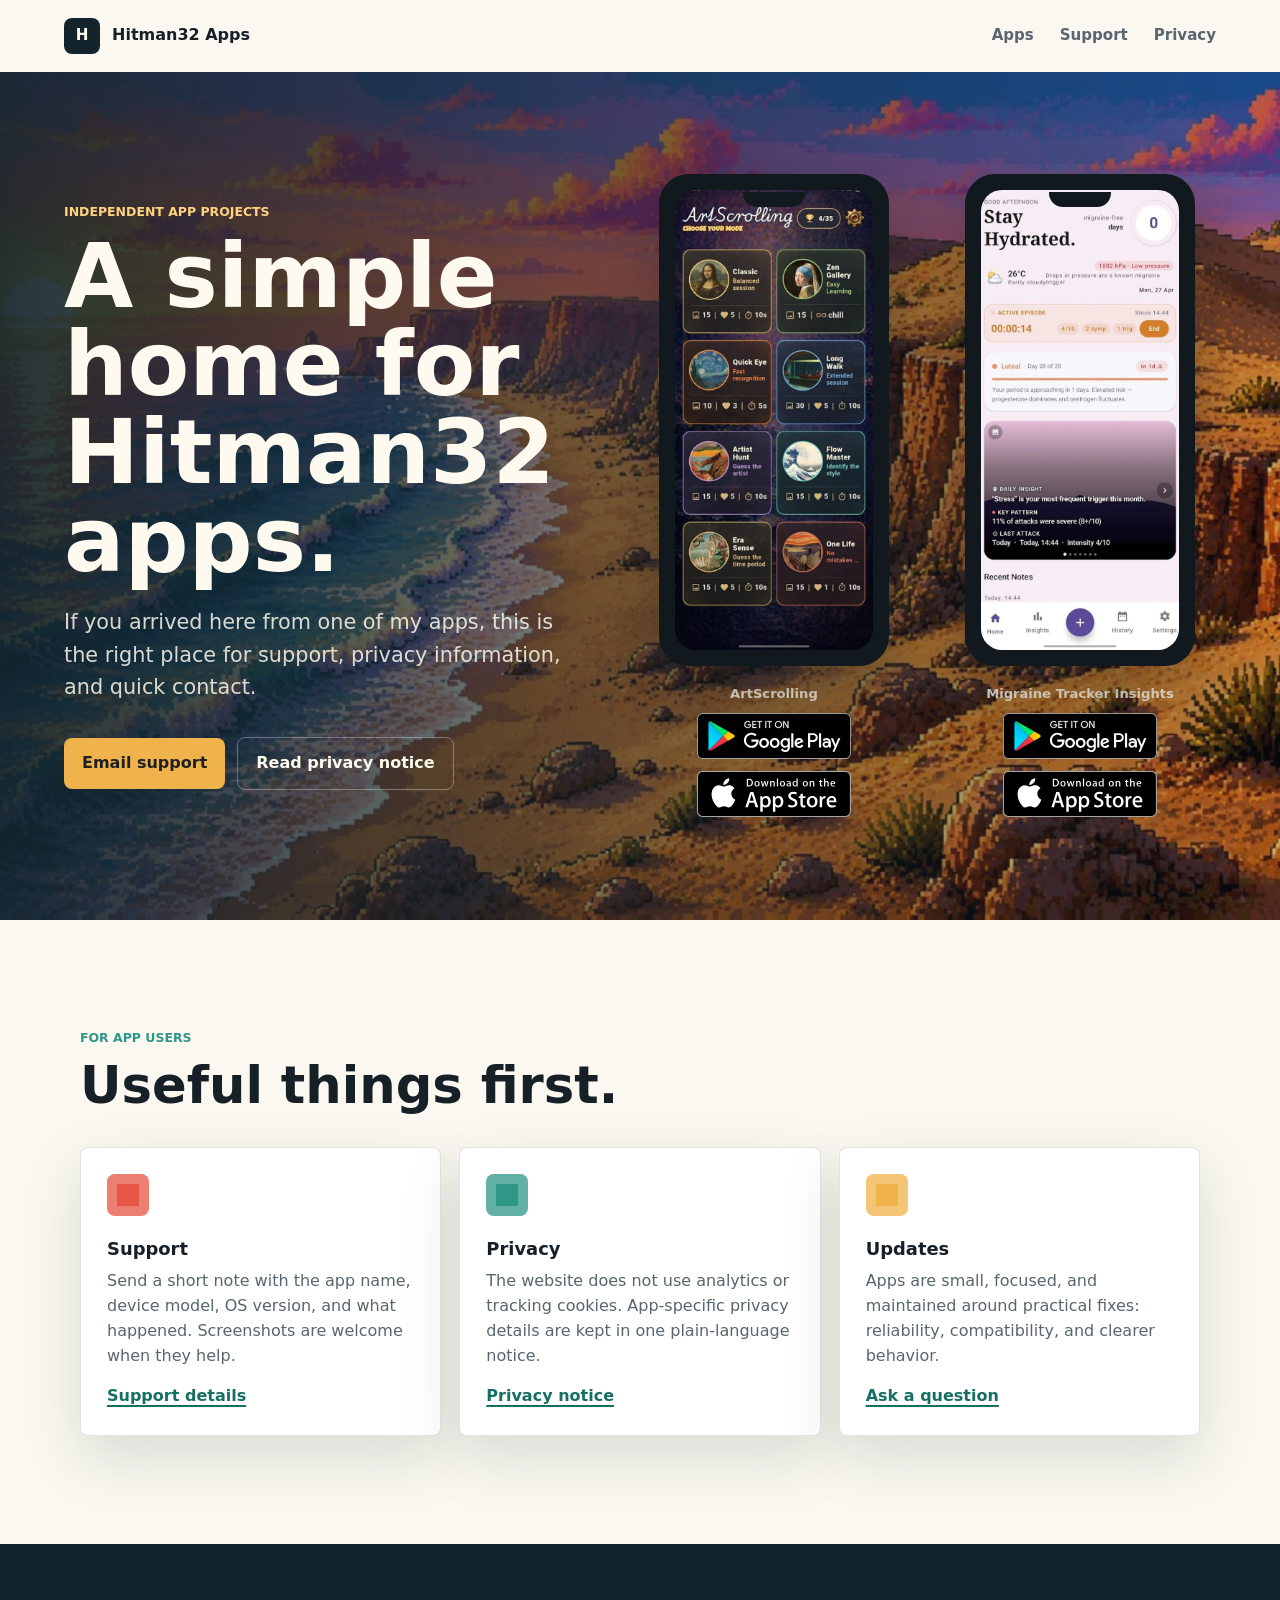
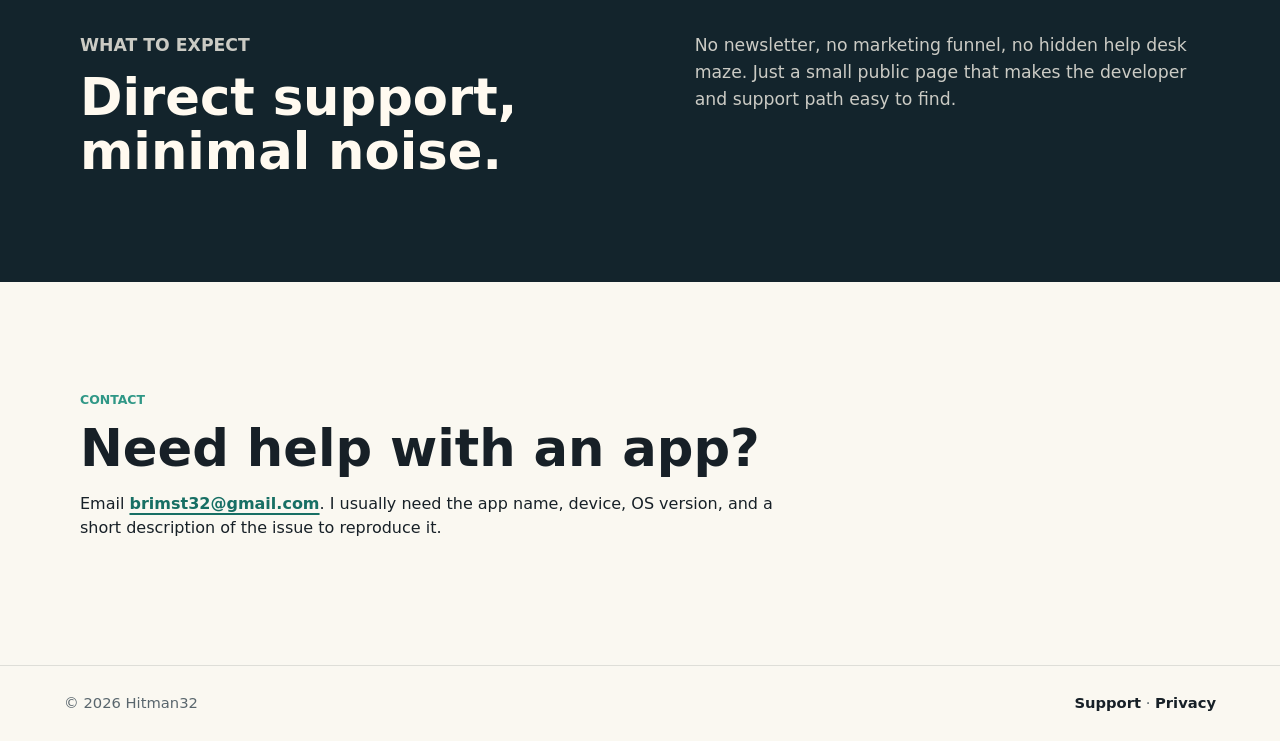
==== commit 6e482fcd: "Add ArtScrolling App Store link" ====
--- a/index.html
+++ b/index.html
@@ -6,12 +6,12 @@
     <title>Hitman32 Apps</title>
     <meta
       name="description"
-      content="Support, privacy notes, and contact information for apps published by Brimst32"
+      content="Support, privacy notes, and contact information for apps published by Hitman32."
     >
-    <meta property="og:title" content="Brimst32 Apps">
+    <meta property="og:title" content="Hitman32 Apps">
     <meta
       property="og:description"
-      content="Support, privacy notes, and contact information for Brimst32 app users."
+      content="Support, privacy notes, and contact information for Hitman32 app users."
     >
     <meta property="og:type" content="website">
     <meta property="og:url" content="https://hitman32.github.io/">
@@ -21,7 +21,7 @@
   </head>
   <body>
     <header class="site-header">
-      <a class="brand" href="index.html" aria-label="Brimst32 Apps home">
+      <a class="brand" href="index.html" aria-label="Hitman32 Apps home">
         <span class="brand-mark" aria-hidden="true">H</span>
         <span>Hitman32 Apps</span>
       </a>
@@ -37,7 +37,7 @@
         <div class="hero-inner">
           <div class="hero-content">
             <p class="eyebrow">Independent app projects</p>
-            <h1 id="hero-title">A simple home for Brimst32 apps.</h1>
+            <h1 id="hero-title">A simple home for Hitman32 apps.</h1>
             <p class="hero-copy">
               If you arrived here from one of my apps, this is the right place for
               support, privacy information, and quick contact.
@@ -48,7 +48,7 @@
             </div>
           </div>
 
-          <div class="hero-apps" aria-label="Brimst32 apps">
+          <div class="hero-apps" aria-label="Hitman32 apps">
             <div class="hero-app-column">
               <div class="phone-frame hero-phone hero-phone-art" aria-label="ArtScrolling app screenshot">
                 <img src="assets/artscrolling-screen.jpg" alt="ArtScrolling mode selection screen">
@@ -62,6 +62,13 @@
                     rel="noopener noreferrer"
                   >
                     <img src="assets/google-play-badge.svg" alt="Get ArtScrolling on Google Play">
+                  </a>
+                  <a
+                    href="https://apps.apple.com/app/artscrolling/id6766264073"
+                    target="_blank"
+                    rel="noopener noreferrer"
+                  >
+                    <img src="assets/app-store-badge.svg" alt="Download ArtScrolling on the App Store">
                   </a>
                 </div>
               </div>
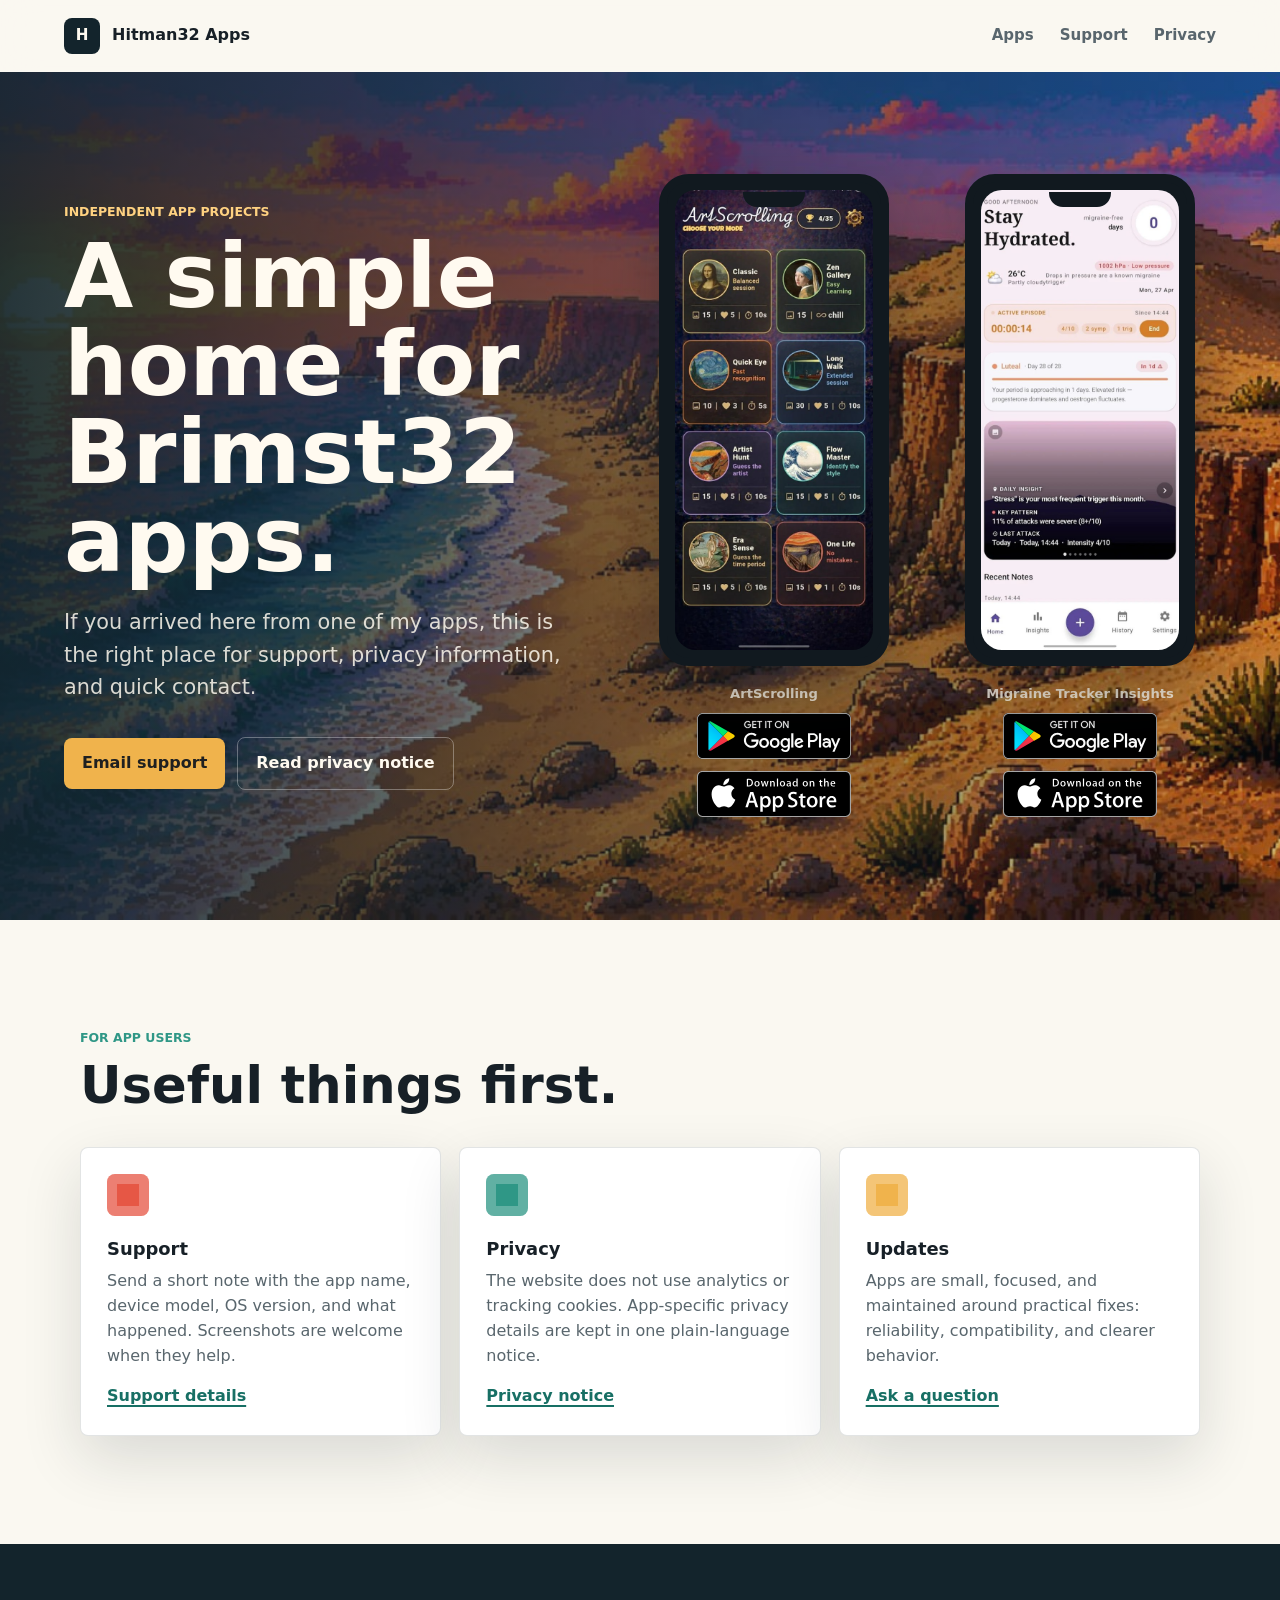
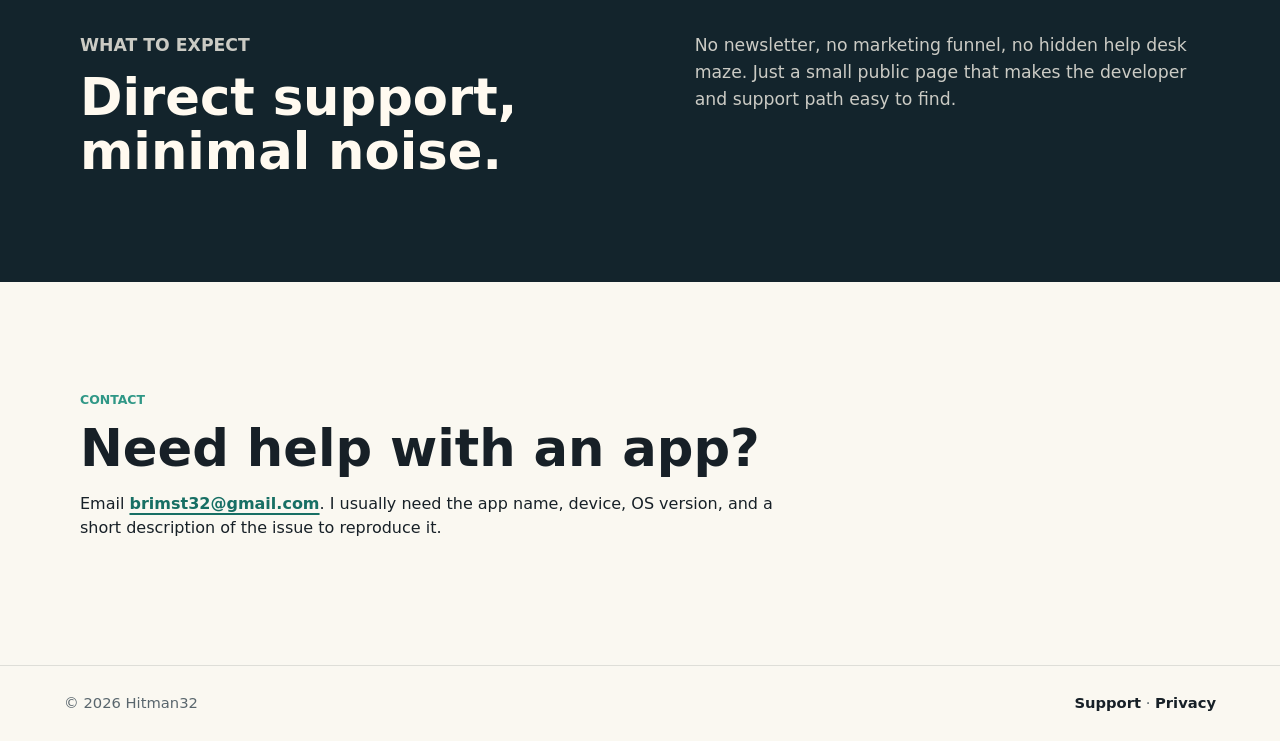
==== commit 7967438a: "Merge pull request #4 from Hitman32/codex/update-github-pages Add ArtScrolling App Store link" ====
--- a/index.html
+++ b/index.html
@@ -6,12 +6,12 @@
     <title>Hitman32 Apps</title>
     <meta
       name="description"
-      content="Support, privacy notes, and contact information for apps published by Hitman32."
+      content="Support, privacy notes, and contact information for apps published by Brimst32"
     >
-    <meta property="og:title" content="Hitman32 Apps">
+    <meta property="og:title" content="Brimst32 Apps">
     <meta
       property="og:description"
-      content="Support, privacy notes, and contact information for Hitman32 app users."
+      content="Support, privacy notes, and contact information for Brimst32 app users."
     >
     <meta property="og:type" content="website">
     <meta property="og:url" content="https://hitman32.github.io/">
@@ -21,7 +21,7 @@
   </head>
   <body>
     <header class="site-header">
-      <a class="brand" href="index.html" aria-label="Hitman32 Apps home">
+      <a class="brand" href="index.html" aria-label="Brimst32 Apps home">
         <span class="brand-mark" aria-hidden="true">H</span>
         <span>Hitman32 Apps</span>
       </a>
@@ -37,7 +37,7 @@
         <div class="hero-inner">
           <div class="hero-content">
             <p class="eyebrow">Independent app projects</p>
-            <h1 id="hero-title">A simple home for Hitman32 apps.</h1>
+            <h1 id="hero-title">A simple home for Brimst32 apps.</h1>
             <p class="hero-copy">
               If you arrived here from one of my apps, this is the right place for
               support, privacy information, and quick contact.
@@ -48,7 +48,7 @@
             </div>
           </div>
 
-          <div class="hero-apps" aria-label="Hitman32 apps">
+          <div class="hero-apps" aria-label="Brimst32 apps">
             <div class="hero-app-column">
               <div class="phone-frame hero-phone hero-phone-art" aria-label="ArtScrolling app screenshot">
                 <img src="assets/artscrolling-screen.jpg" alt="ArtScrolling mode selection screen">
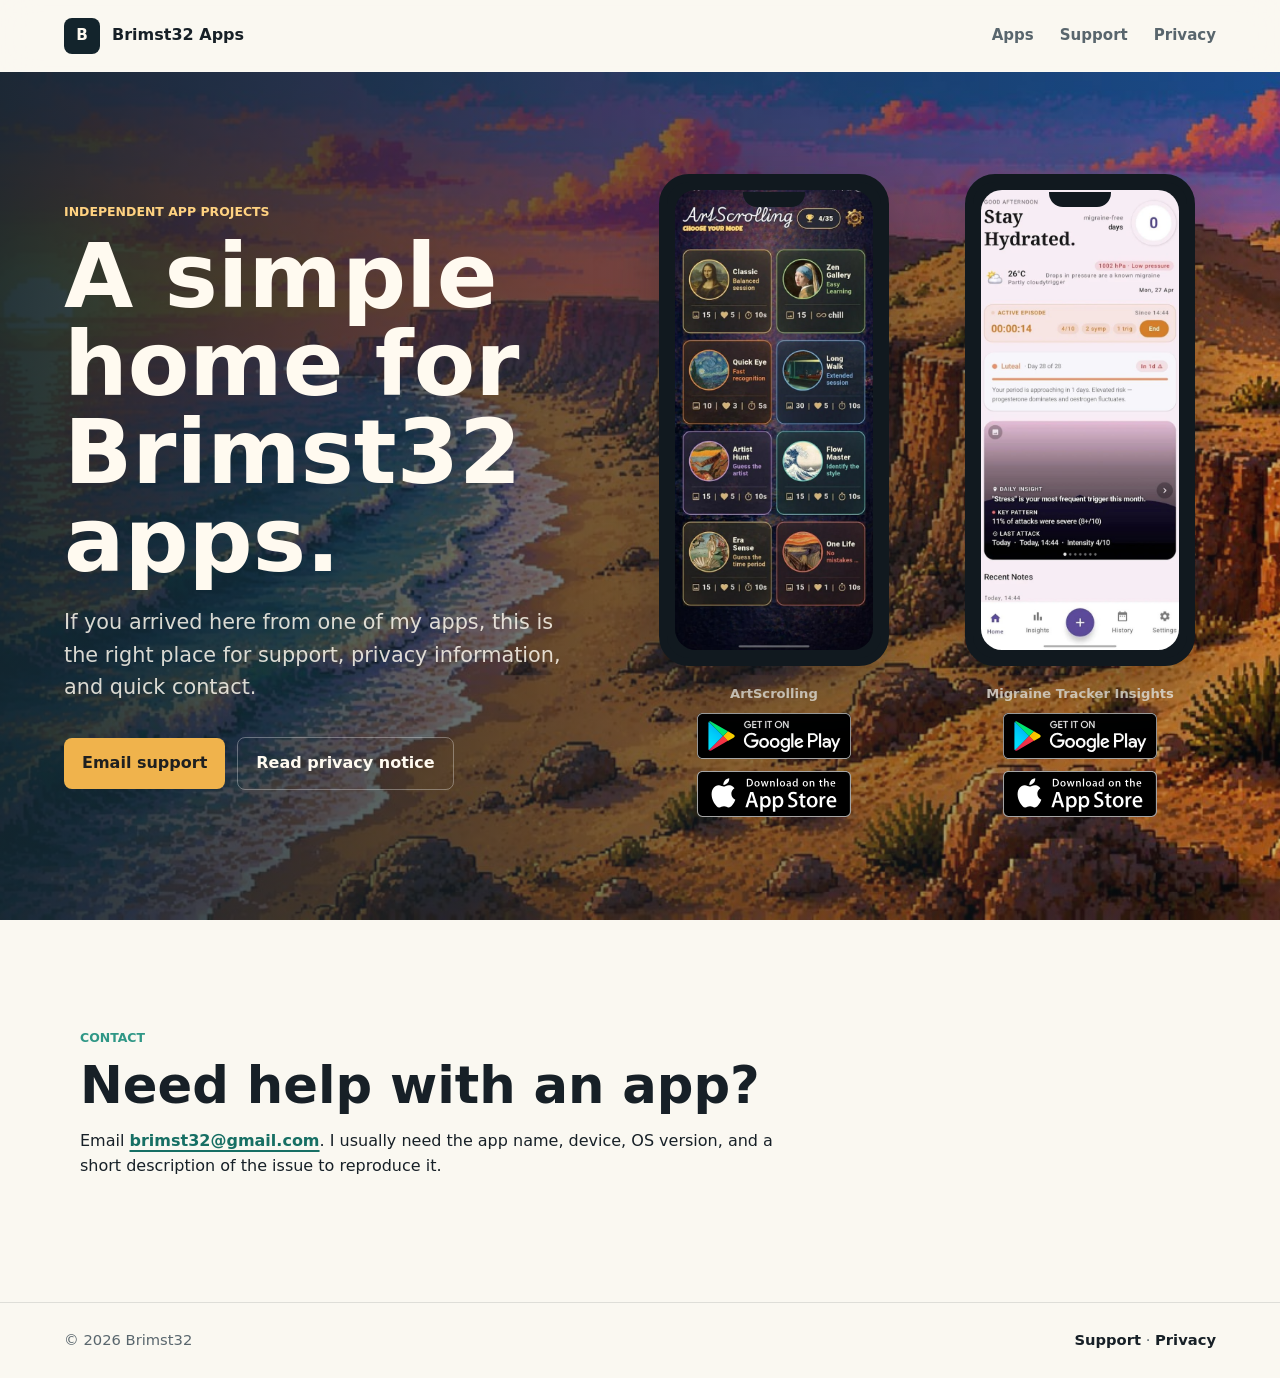
==== commit 7323eb00: "Use Brimst32 branding" ====
--- a/index.html
+++ b/index.html
@@ -3,10 +3,10 @@
   <head>
     <meta charset="utf-8">
     <meta name="viewport" content="width=device-width, initial-scale=1">
-    <title>Hitman32 Apps</title>
+    <title>Brimst32 Apps</title>
     <meta
       name="description"
-      content="Support, privacy notes, and contact information for apps published by Brimst32"
+      content="Support, privacy notes, and contact information for apps published by Brimst32."
     >
     <meta property="og:title" content="Brimst32 Apps">
     <meta
@@ -22,8 +22,8 @@
   <body>
     <header class="site-header">
       <a class="brand" href="index.html" aria-label="Brimst32 Apps home">
-        <span class="brand-mark" aria-hidden="true">H</span>
-        <span>Hitman32 Apps</span>
+        <span class="brand-mark" aria-hidden="true">B</span>
+        <span>Brimst32 Apps</span>
       </a>
       <nav class="site-nav" aria-label="Primary navigation">
         <a href="#apps">Apps</a>
@@ -105,55 +105,6 @@
         </div>
       </section>
 
-      <section class="section support-overview">
-        <div class="section-heading">
-          <p class="eyebrow">For app users</p>
-          <h2>Useful things first.</h2>
-        </div>
-        <div class="card-grid">
-          <article class="info-card">
-            <span class="card-icon support-icon" aria-hidden="true"></span>
-            <h3>Support</h3>
-            <p>
-              Send a short note with the app name, device model, OS version, and
-              what happened. Screenshots are welcome when they help.
-            </p>
-            <a href="support.html">Support details</a>
-          </article>
-          <article class="info-card">
-            <span class="card-icon privacy-icon" aria-hidden="true"></span>
-            <h3>Privacy</h3>
-            <p>
-              The website does not use analytics or tracking cookies. App-specific
-              privacy details are kept in one plain-language notice.
-            </p>
-            <a href="privacy.html">Privacy notice</a>
-          </article>
-          <article class="info-card">
-            <span class="card-icon updates-icon" aria-hidden="true"></span>
-            <h3>Updates</h3>
-            <p>
-              Apps are small, focused, and maintained around practical fixes:
-              reliability, compatibility, and clearer behavior.
-            </p>
-            <a href="mailto:brimst32@gmail.com">Ask a question</a>
-          </article>
-        </div>
-      </section>
-
-      <section class="band">
-        <div class="band-content">
-          <div>
-            <p class="eyebrow">What to expect</p>
-            <h2>Direct support, minimal noise.</h2>
-          </div>
-          <p>
-            No newsletter, no marketing funnel, no hidden help desk maze. Just a
-            small public page that makes the developer and support path easy to find.
-          </p>
-        </div>
-      </section>
-
       <section class="section contact-section" aria-labelledby="contact-title">
         <div>
           <p class="eyebrow">Contact</p>
@@ -168,7 +119,7 @@
     </main>
 
     <footer class="site-footer">
-      <span>© 2026 Hitman32</span>
+      <span>© 2026 Brimst32</span>
       <span><a href="support.html">Support</a> · <a href="privacy.html">Privacy</a></span>
     </footer>
   </body>
--- a/styles.css
+++ b/styles.css
@@ -321,77 +321,12 @@
   justify-content: center;
 }
 
-.support-overview {
-  padding-top: clamp(62px, 9vw, 108px);
-}
-
-.card-grid {
-  display: grid;
-  grid-template-columns: repeat(3, minmax(0, 1fr));
-  gap: 18px;
-}
-
-.info-card {
-  min-height: 100%;
-  padding: 26px;
-  border: 1px solid var(--line);
-  border-radius: 8px;
-  background: var(--surface);
-  box-shadow: var(--shadow);
-}
-
-.info-card p {
-  color: var(--muted);
-}
-
-.info-card a,
 .content-panel a,
 .contact-section a {
   color: #176f64;
   font-weight: 800;
   text-decoration-thickness: 2px;
   text-underline-offset: 4px;
-}
-
-.card-icon {
-  display: block;
-  width: 42px;
-  height: 42px;
-  margin-bottom: 22px;
-  border-radius: 8px;
-  background: var(--teal);
-  box-shadow: inset 0 0 0 10px rgba(255, 255, 255, 0.24);
-}
-
-.support-icon {
-  background: var(--coral);
-}
-
-.privacy-icon {
-  background: var(--teal);
-}
-
-.updates-icon {
-  background: var(--amber);
-}
-
-.band {
-  background: var(--deep);
-  color: #fffaf0;
-}
-
-.band-content {
-  display: grid;
-  width: min(1120px, calc(100% - 40px));
-  margin: 0 auto;
-  grid-template-columns: minmax(0, 0.85fr) minmax(260px, 0.75fr);
-  gap: 42px;
-  padding: clamp(52px, 8vw, 88px) 0;
-}
-
-.band p {
-  color: rgba(255, 250, 240, 0.78);
-  font-size: 1.08rem;
 }
 
 .contact-section {
@@ -485,10 +420,6 @@
     justify-items: center;
   }
 
-  .card-grid,
-  .band-content {
-    grid-template-columns: 1fr;
-  }
 }
 
 @media (max-width: 520px) {
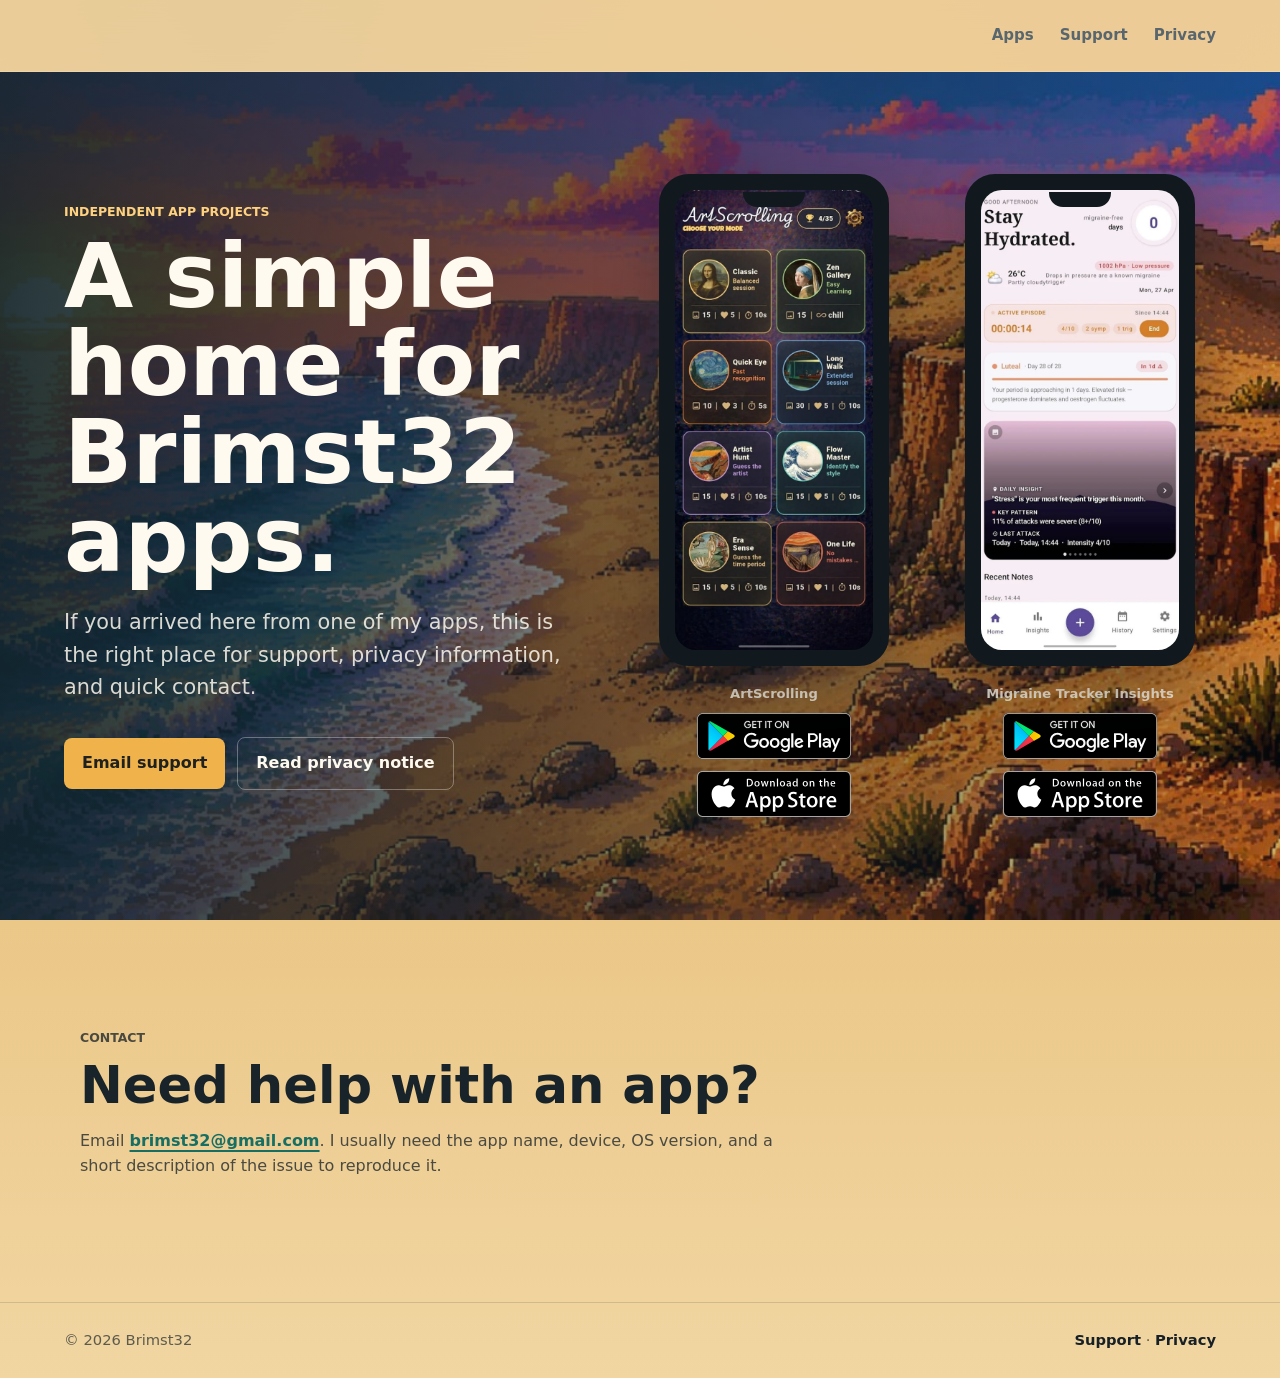
==== commit f25b07b9: "Merge branch 'main' into codex/update-github-pages" ====
--- a/index.html
+++ b/index.html
@@ -6,7 +6,6 @@
     <title>Brimst32 Apps</title>
     <meta
       name="description"
-      content="Support, privacy notes, and contact information for apps published by Brimst32."
     >
     <meta property="og:title" content="Brimst32 Apps">
     <meta
@@ -22,8 +21,6 @@
   <body>
     <header class="site-header">
       <a class="brand" href="index.html" aria-label="Brimst32 Apps home">
-        <span class="brand-mark" aria-hidden="true">B</span>
-        <span>Brimst32 Apps</span>
       </a>
       <nav class="site-nav" aria-label="Primary navigation">
         <a href="#apps">Apps</a>
--- a/styles.css
+++ b/styles.css
@@ -2,7 +2,7 @@
   color-scheme: light;
   --ink: #172027;
   --muted: #59666d;
-  --paper: #faf8f1;
+  --paper: #e7bd76;
   --surface: #ffffff;
   --line: rgba(23, 32, 39, 0.12);
   --teal: #2f9786;
@@ -22,7 +22,10 @@
 
 body {
   margin: 0;
-  background: var(--paper);
+  background:
+    radial-gradient(circle at 18% 0%, rgba(45, 124, 132, 0.28), transparent 34rem),
+    radial-gradient(circle at 88% 8%, rgba(196, 91, 49, 0.24), transparent 30rem),
+    linear-gradient(180deg, #d59a55 0%, #e7bd76 44%, #f1d6a2 100%);
   color: var(--ink);
   font-family:
     Inter, ui-sans-serif, system-ui, -apple-system, BlinkMacSystemFont, "Segoe UI",
@@ -44,7 +47,7 @@
   min-height: 72px;
   padding: 14px clamp(20px, 5vw, 72px);
   border-bottom: 1px solid rgba(255, 255, 255, 0.18);
-  background: rgba(250, 248, 241, 0.88);
+  background: rgba(241, 214, 162, 0.86);
   backdrop-filter: blur(18px);
 }
 
@@ -334,6 +337,14 @@
   grid-template-columns: minmax(0, 720px);
 }
 
+.contact-section h2 {
+  color: #18242a;
+}
+
+.contact-section p {
+  color: rgba(23, 32, 39, 0.76);
+}
+
 .page-shell {
   padding: clamp(54px, 8vw, 92px) 0;
 }
@@ -381,8 +392,8 @@
   justify-content: space-between;
   gap: 20px;
   padding: 26px clamp(20px, 5vw, 72px);
-  border-top: 1px solid var(--line);
-  color: var(--muted);
+  border-top: 1px solid rgba(23, 32, 39, 0.14);
+  color: rgba(23, 32, 39, 0.68);
   font-size: 0.92rem;
 }
 
